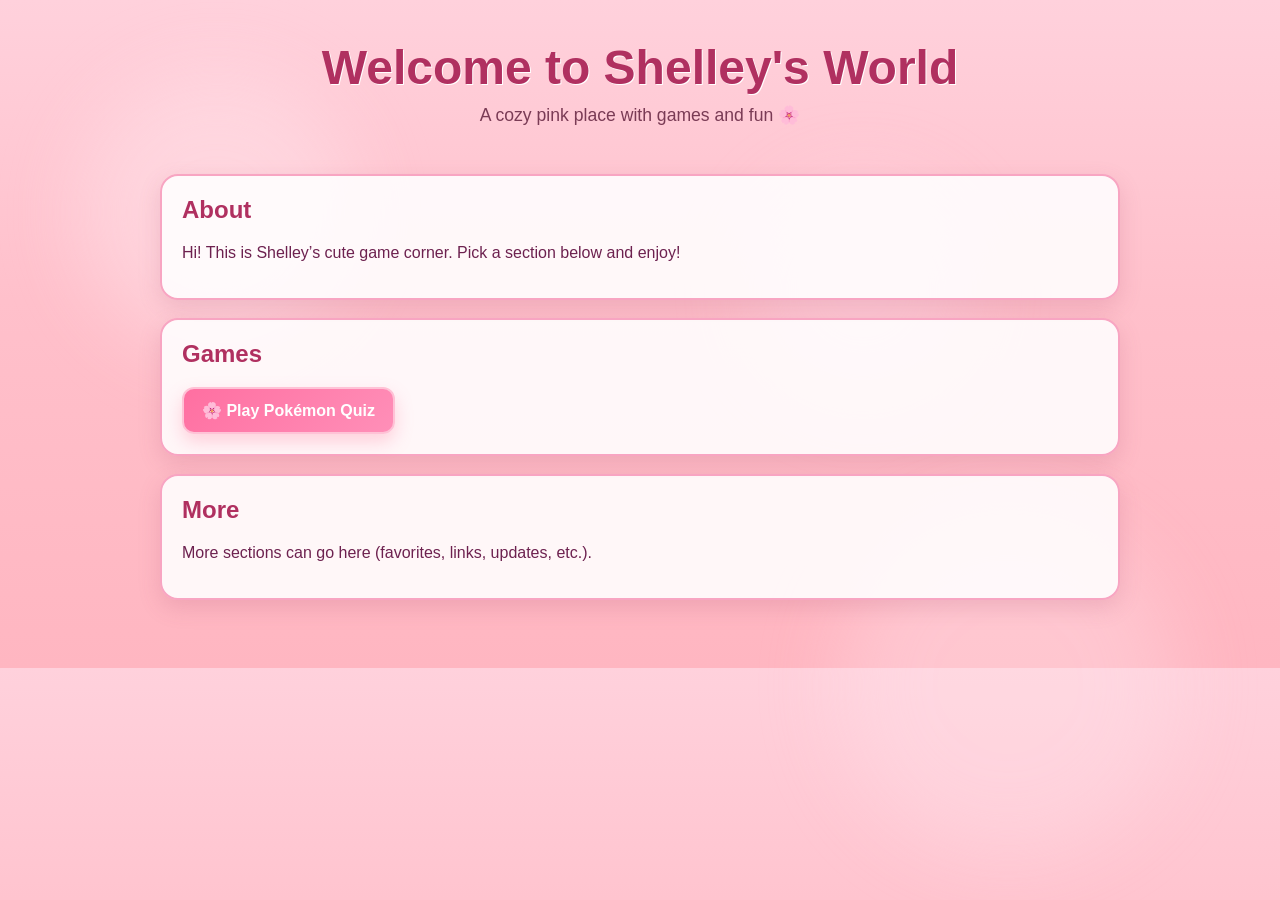
==== index.html @ 01bee791 "Change title and enhance layout for Shelley’s World Updated the title and content for a new theme. A" ====
<!DOCTYPE html>
<html lang="en">
<head>
  <meta charset="UTF-8" />
  <meta name="viewport" content="width=device-width, initial-scale=1.0" />
  <title>Shelley's World</title>
  <style>
    * { box-sizing: border-box; }

    body {
      margin: 0;
      font-family: "Trebuchet MS", Arial, sans-serif;
      background: linear-gradient(180deg, #ffd1dc 0%, #ffc0cb 45%, #ffb6c1 100%);
      color: #6d214f;
      overflow-x: hidden;
    }

    header {
      text-align: center;
      padding: 40px 20px 20px;
      position: relative;
      z-index: 2;
    }

    header h1 {
      margin: 0;
      font-size: clamp(2rem, 5vw, 3rem);
      color: #b03060;
      text-shadow: 1px 1px 0 #fff;
    }

    header p {
      margin-top: 10px;
      font-size: 1.1rem;
      color: #7a3b55;
    }

    .container {
      max-width: 1000px;
      margin: 0 auto;
      padding: 10px 20px 50px;
      position: relative;
      z-index: 2;
    }

    .section {
      background: rgba(255, 255, 255, 0.88);
      border: 2px solid #f8a5c2;
      border-radius: 18px;
      padding: 20px;
      margin-bottom: 18px;
      box-shadow: 0 8px 22px rgba(164, 74, 108, 0.18);
    }

    .section h2 {
      margin-top: 0;
      color: #b03060;
    }

    .games {
      display: flex;
      flex-wrap: wrap;
      gap: 12px;
      margin-top: 10px;
    }

    .btn {
      display: inline-block;
      text-decoration: none;
      border: none;
      cursor: pointer;
      background: linear-gradient(135deg, #ff6fa1, #ff8fb8);
      color: #fff;
      font-weight: 700;
      padding: 12px 18px;
      border-radius: 12px;
      border: 2px solid #ffc2d6;
      box-shadow: 0 8px 18px rgba(255, 105, 145, 0.28);
      transition: transform 0.15s ease, box-shadow 0.2s ease, filter 0.2s ease;
    }

    .btn:hover {
      transform: translateY(-2px);
      box-shadow: 0 12px 24px rgba(255, 105, 145, 0.4);
      filter: brightness(1.04);
    }

    /* soft glows */
    .bg-glow {
      position: fixed;
      border-radius: 50%;
      filter: blur(40px);
      opacity: 0.35;
      pointer-events: none;
      z-index: 0;
    }
    .g1 { width: 280px; height: 280px; background: #fff0f5; top: 8%; left: 6%; }
    .g2 { width: 340px; height: 340px; background: #ffe4ec; bottom: 5%; right: 8%; }
    .g3 { width: 220px; height: 220px; background: #ffdbe8; top: 20%; right: 24%; }

    /* petals */
    .petals {
      position: fixed;
      inset: 0;
      overflow: hidden;
      pointer-events: none;
      z-index: 1;
    }

    .petal {
      position: absolute;
      top: -10%;
      width: 14px;
      height: 10px;
      background: radial-gradient(circle at 30% 30%, #fff7fb 0%, #ffd6e7 55%, #ffc1d9 100%);
      border-radius: 70% 40% 70% 40%;
      opacity: 0.8;
      animation: fall linear infinite;
    }

    @keyframes fall {
      0%   { transform: translateY(-10vh) translateX(0) rotate(0deg); opacity: 0; }
      10%  { opacity: 0.85; }
      100% { transform: translateY(110vh) translateX(60px) rotate(360deg); opacity: 0.15; }
    }
  </style>
</head>
<body>
  <div class="bg-glow g1"></div>
  <div class="bg-glow g2"></div>
  <div class="bg-glow g3"></div>
  <div class="petals" id="petals"></div>

  <header>
    <h1>Welcome to Shelley's World</h1>
    <p>A cozy pink place with games and fun 🌸</p>
  </header>

  <main class="container">
    <section class="section">
      <h2>About</h2>
      <p>Hi! This is Shelley’s cute game corner. Pick a section below and enjoy!</p>
    </section>

    <section class="section">
      <h2>Games</h2>
      <div class="games">
        <a class="btn" href="./pokemon-quiz.html">🌸 Play Pokémon Quiz</a>
      </div>
    </section>

    <section class="section">
      <h2>More</h2>
      <p>More sections can go here (favorites, links, updates, etc.).</p>
    </section>
  </main>

  <script>
    const petalsWrap = document.getElementById("petals");
    const count = 28;

    for (let i = 0; i < count; i++) {
      const p = document.createElement("span");
      p.className = "petal";
      p.style.left = Math.random() * 100 + "vw";
      p.style.animationDuration = (7 + Math.random() * 8) + "s";
      p.style.animationDelay = (-Math.random() * 12) + "s";
      p.style.transform = "scale(" + (0.7 + Math.random() * 0.9) + ")";
      petalsWrap.appendChild(p);
    }
  </script>
</body>
</html>
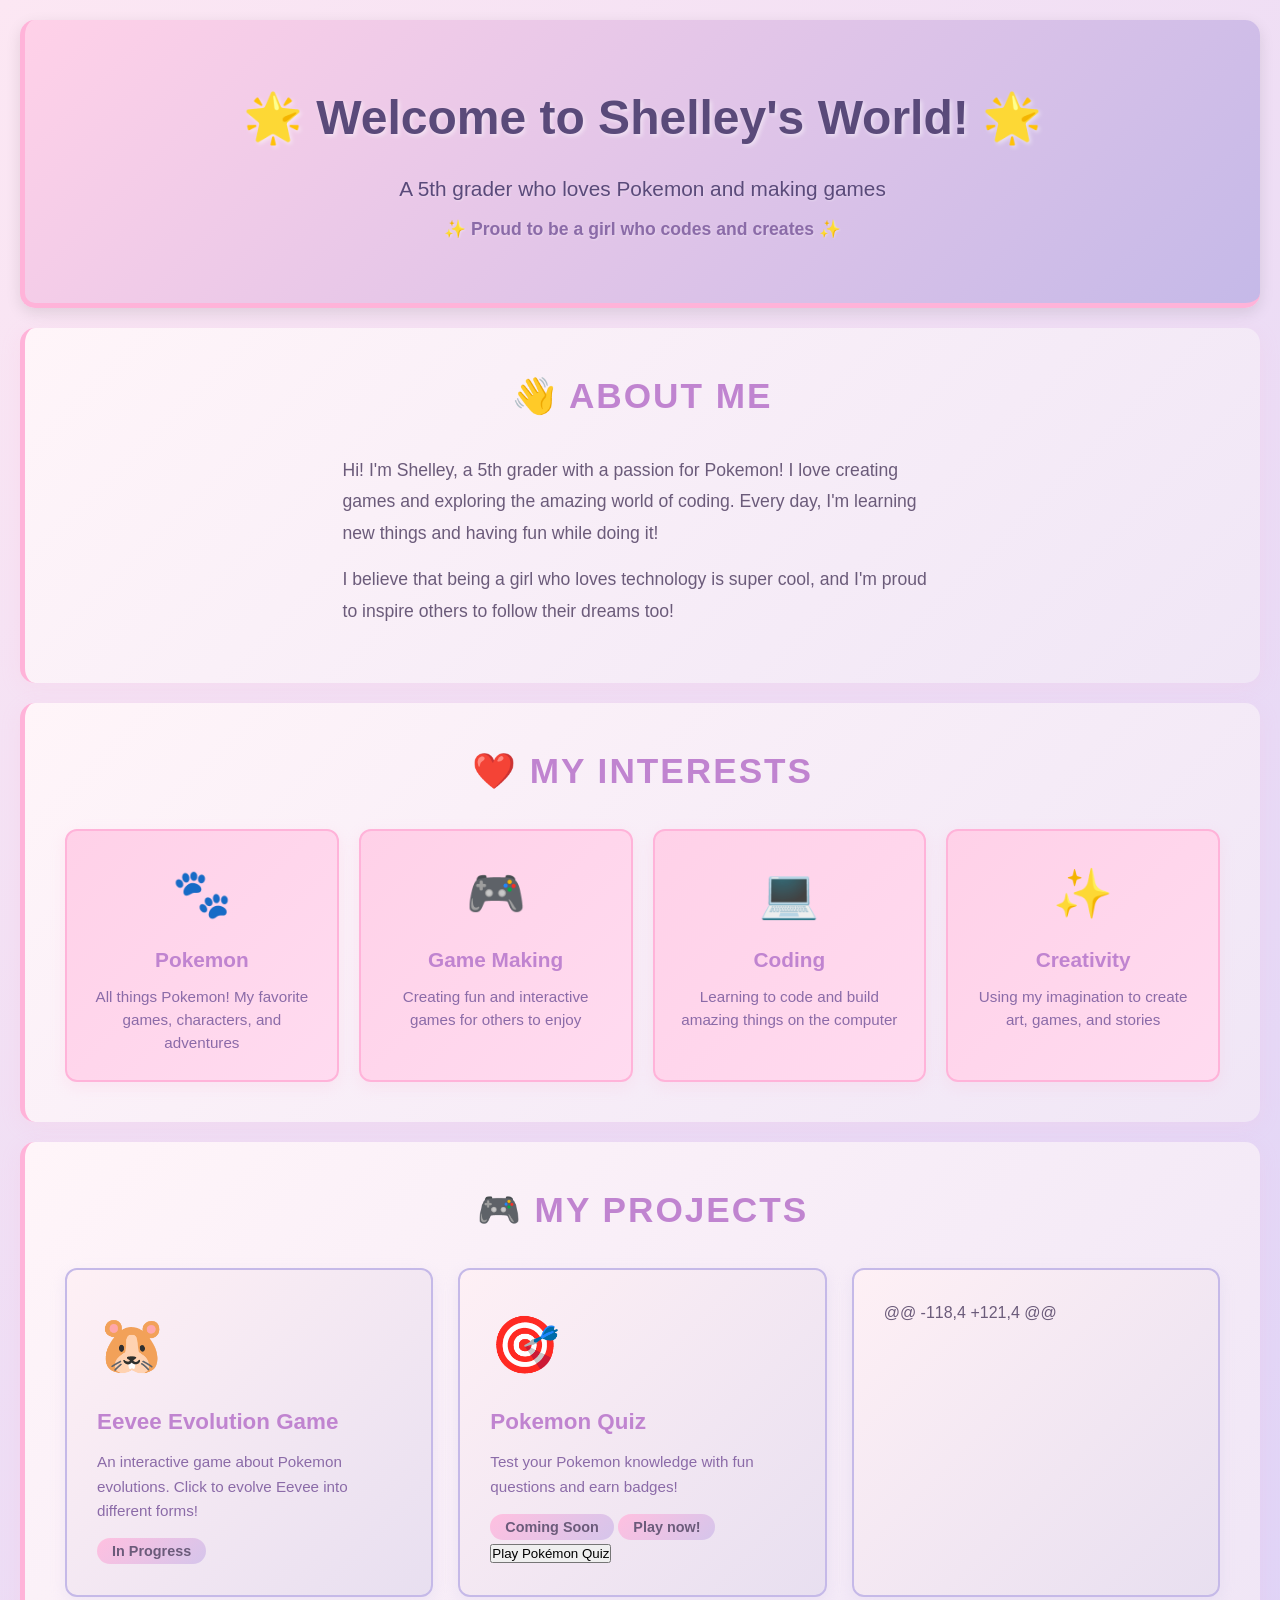
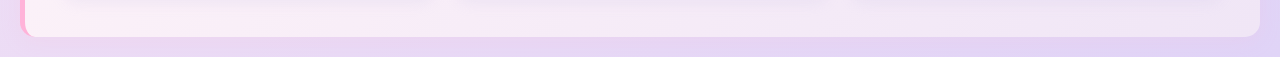
==== commit 64c2e2f2: "Update index.html" ====
--- a/index.html
+++ b/index.html
@@ -1,173 +1,82 @@
 <!DOCTYPE html>
 <html lang="en">
 <head>
-  <meta charset="UTF-8" />
-  <meta name="viewport" content="width=device-width, initial-scale=1.0" />
-  <title>Shelley's World</title>
-  <style>
-    * { box-sizing: border-box; }
-
-    body {
-      margin: 0;
-      font-family: "Trebuchet MS", Arial, sans-serif;
-      background: linear-gradient(180deg, #ffd1dc 0%, #ffc0cb 45%, #ffb6c1 100%);
-      color: #6d214f;
-      overflow-x: hidden;
-    }
-
-    header {
-      text-align: center;
-      padding: 40px 20px 20px;
-      position: relative;
-      z-index: 2;
-    }
-
-    header h1 {
-      margin: 0;
-      font-size: clamp(2rem, 5vw, 3rem);
-      color: #b03060;
-      text-shadow: 1px 1px 0 #fff;
-    }
-
-    header p {
-      margin-top: 10px;
-      font-size: 1.1rem;
-      color: #7a3b55;
-    }
-
-    .container {
-      max-width: 1000px;
-      margin: 0 auto;
-      padding: 10px 20px 50px;
-      position: relative;
-      z-index: 2;
-    }
-
-    .section {
-      background: rgba(255, 255, 255, 0.88);
-      border: 2px solid #f8a5c2;
-      border-radius: 18px;
-      padding: 20px;
-      margin-bottom: 18px;
-      box-shadow: 0 8px 22px rgba(164, 74, 108, 0.18);
-    }
-
-    .section h2 {
-      margin-top: 0;
-      color: #b03060;
-    }
-
-    .games {
-      display: flex;
-      flex-wrap: wrap;
-      gap: 12px;
-      margin-top: 10px;
-    }
-
-    .btn {
-      display: inline-block;
-      text-decoration: none;
-      border: none;
-      cursor: pointer;
-      background: linear-gradient(135deg, #ff6fa1, #ff8fb8);
-      color: #fff;
-      font-weight: 700;
-      padding: 12px 18px;
-      border-radius: 12px;
-      border: 2px solid #ffc2d6;
-      box-shadow: 0 8px 18px rgba(255, 105, 145, 0.28);
-      transition: transform 0.15s ease, box-shadow 0.2s ease, filter 0.2s ease;
-    }
-
-    .btn:hover {
-      transform: translateY(-2px);
-      box-shadow: 0 12px 24px rgba(255, 105, 145, 0.4);
-      filter: brightness(1.04);
-    }
-
-    /* soft glows */
-    .bg-glow {
-      position: fixed;
-      border-radius: 50%;
-      filter: blur(40px);
-      opacity: 0.35;
-      pointer-events: none;
-      z-index: 0;
-    }
-    .g1 { width: 280px; height: 280px; background: #fff0f5; top: 8%; left: 6%; }
-    .g2 { width: 340px; height: 340px; background: #ffe4ec; bottom: 5%; right: 8%; }
-    .g3 { width: 220px; height: 220px; background: #ffdbe8; top: 20%; right: 24%; }
-
-    /* petals */
-    .petals {
-      position: fixed;
-      inset: 0;
-      overflow: hidden;
-      pointer-events: none;
-      z-index: 1;
-    }
-
-    .petal {
-      position: absolute;
-      top: -10%;
-      width: 14px;
-      height: 10px;
-      background: radial-gradient(circle at 30% 30%, #fff7fb 0%, #ffd6e7 55%, #ffc1d9 100%);
-      border-radius: 70% 40% 70% 40%;
-      opacity: 0.8;
-      animation: fall linear infinite;
-    }
-
-    @keyframes fall {
-      0%   { transform: translateY(-10vh) translateX(0) rotate(0deg); opacity: 0; }
-      10%  { opacity: 0.85; }
-      100% { transform: translateY(110vh) translateX(60px) rotate(360deg); opacity: 0.15; }
-    }
-  </style>
+    <meta charset="UTF-8">
+    <meta name="viewport" content="width=device-width, initial-scale=1.0">
+    <title>Shelley - Pokemon Enthusiast</title>
+    <link rel="stylesheet" href="style.css">
 </head>
 <body>
-  <div class="bg-glow g1"></div>
-  <div class="bg-glow g2"></div>
-  <div class="bg-glow g3"></div>
-  <div class="petals" id="petals"></div>
-
-  <header>
-    <h1>Welcome to Shelley's World</h1>
-    <p>A cozy pink place with games and fun 🌸</p>
-  </header>
-
-  <main class="container">
-    <section class="section">
-      <h2>About</h2>
-      <p>Hi! This is Shelley’s cute game corner. Pick a section below and enjoy!</p>
+    <!-- HERO SECTION - Your introduction at the top -->
+    <section class="hero">
+        <div class="hero-content">
+            <h1>🌟 Welcome to Shelley's World! 🌟</h1>
+            <p class="intro-text">A 5th grader who loves Pokemon and making games</p>
+            <p class="tagline">✨ Proud to be a girl who codes and creates ✨</p>
+        </div>
     </section>
 
-    <section class="section">
-      <h2>Games</h2>
-      <div class="games">
-        <a class="btn" href="./pokemon-quiz.html">🌸 Play Pokémon Quiz</a>
-      </div>
+    <!-- ABOUT ME SECTION - Tell people about yourself -->
+    <section class="about">
+        <h2>👋 About Me</h2>
+        <div class="about-content">
+            <p>Hi! I'm Shelley, a 5th grader with a passion for Pokemon! I love creating games and exploring the amazing world of coding. Every day, I'm learning new things and having fun while doing it!</p>
+            <p>I believe that being a girl who loves technology is super cool, and I'm proud to inspire others to follow their dreams too!</p>
+        </div>
     </section>
 
-    <section class="section">
-      <h2>More</h2>
-      <p>More sections can go here (favorites, links, updates, etc.).</p>
+    <!-- INTERESTS SECTION - What you love -->
+    <section class="interests">
+        <h2>❤️ My Interests</h2>
+        <div class="interests-grid">
+            <div class="interest-card">
+                <span class="interest-icon">🐾</span>
+                <h3>Pokemon</h3>
+                <p>All things Pokemon! My favorite games, characters, and adventures</p>
+            </div>
+            <div class="interest-card">
+                <span class="interest-icon">🎮</span>
+                <h3>Game Making</h3>
+                <p>Creating fun and interactive games for others to enjoy</p>
+            </div>
+            <div class="interest-card">
+                <span class="interest-icon">💻</span>
+                <h3>Coding</h3>
+                <p>Learning to code and build amazing things on the computer</p>
+            </div>
+            <div class="interest-card">
+                <span class="interest-icon">✨</span>
+                <h3>Creativity</h3>
+                <p>Using my imagination to create art, games, and stories</p>
+            </div>
+        </div>
     </section>
-  </main>
 
-  <script>
-    const petalsWrap = document.getElementById("petals");
-    const count = 28;
-
-    for (let i = 0; i < count; i++) {
-      const p = document.createElement("span");
-      p.className = "petal";
-      p.style.left = Math.random() * 100 + "vw";
-      p.style.animationDuration = (7 + Math.random() * 8) + "s";
-      p.style.animationDelay = (-Math.random() * 12) + "s";
-      p.style.transform = "scale(" + (0.7 + Math.random() * 0.9) + ")";
-      petalsWrap.appendChild(p);
-    }
-  </script>
+    <!-- PROJECTS SECTION - What you've made -->
+    <section class="projects">
+        <h2>🎮 My Projects</h2>
+        <div class="projects-grid">
+            <div class="project-card">
+                <div class="project-icon">🐹</div>
+                <h3>Eevee Evolution Game</h3>
+                <p>An interactive game about Pokemon evolutions. Click to evolve Eevee into different forms!</p>
+                <span class="status">In Progress</span>
+            </div>
+            <div class="project-card">
+                <div class="project-icon">🎯</div>
+                <h3>Pokemon Quiz</h3>
+                <p>Test your Pokemon knowledge with fun questions and earn badges!</p>
+                <span class="status">Coming Soon</span>
+                <span class="status">Play now!</span>
+                <button onclick="window.location.href='/The-eeveelution-game-center/pokemon-quiz.html'">
+  Play Pokémon Quiz
+</button>
+            </div>
+            <div class="project-card">
+                <a href="pixelart.html" style="text-decoration: none; color: inherit;">
+@@ -118,4 +121,4 @@
+    <!-- Link to JavaScript file for interactive features -->
+    <script src="script.js"></script>
 </body>
 </html>
+</html>
--- a/style.css
+++ b/style.css
@@ -0,0 +1,347 @@
+/* ===== MAIN STYLES - Soft pastel colors for the whole website ===== */
+* {
+    margin: 0;
+    padding: 0;
+    box-sizing: border-box;
+}
+
+body {
+    font-family: 'Arial', sans-serif;
+    background: linear-gradient(135deg, #fce7f3 0%, #e0d4f7 100%);
+    color: #333;
+    line-height: 1.6;
+    position: relative;
+    overflow-x: hidden;
+}
+
+/* ===== FALLING CHERRY BLOSSOM PETALS - Petals falling from sky ===== */
+.falling-petal {
+    position: fixed;
+    width: 20px;
+    height: 20px;
+    pointer-events: none;
+    z-index: 9998;
+    opacity: 0.8;
+    
+    /* Create petal shape using SVG background */
+    background-image: url('data:image/svg+xml;utf8,<svg xmlns="http://www.w3.org/2000/svg" viewBox="0 0 100 100"><path d="M50,10 Q30,30 25,50 Q30,70 50,85 Q70,70 75,50 Q70,30 50,10 Z" fill="%23ffb3d9" stroke="%23ff99cc" stroke-width="1"/></svg>');
+    background-size: contain;
+    background-repeat: no-repeat;
+    background-position: center;
+    filter: drop-shadow(0 0 4px rgba(255, 179, 217, 0.5));
+}
+
+/* ===== CHERRY BLOSSOM PETAL CURSOR TRAIL - Actual petal shapes ===== */
+.cursor-blossom-petal {
+    position: fixed;
+    width: 20px;
+    height: 20px;
+    pointer-events: none;
+    z-index: 9999;
+    opacity: 0.9;
+    
+    /* Create petal shape using SVG background */
+    background-image: url('data:image/svg+xml;utf8,<svg xmlns="http://www.w3.org/2000/svg" viewBox="0 0 100 100"><path d="M50,10 Q30,30 25,50 Q30,70 50,85 Q70,70 75,50 Q70,30 50,10 Z" fill="%23ffb3d9" stroke="%23ff99cc" stroke-width="1"/></svg>');
+    background-size: contain;
+    background-repeat: no-repeat;
+    background-position: center;
+    filter: drop-shadow(0 0 4px rgba(255, 179, 217, 0.5));
+}
+
+/* ===== HERO SECTION - Big welcome banner at the top ===== */
+.hero {
+    background: linear-gradient(135deg, #ffd1e8 0%, #c5b9e8 100%);
+    color: #5a4a7a;
+    padding: 60px 20px;
+    text-align: center;
+    border-bottom: 5px solid #ffb3d9;
+    box-shadow: 0 5px 15px rgba(0, 0, 0, 0.1);
+    position: relative;
+    z-index: 2;
+}
+
+.hero h1 {
+    font-size: 3em;
+    margin-bottom: 15px;
+    text-shadow: 2px 2px 4px rgba(255, 255, 255, 0.5);
+    font-weight: bold;
+}
+
+.intro-text {
+    font-size: 1.3em;
+    margin-bottom: 10px;
+    text-shadow: 1px 1px 2px rgba(255, 255, 255, 0.3);
+}
+
+.tagline {
+    font-size: 1.1em;
+    font-weight: bold;
+    color: #8b6ba8;
+    text-shadow: 1px 1px 2px rgba(255, 255, 255, 0.3);
+}
+
+/* ===== GENERAL SECTION STYLES - Used for all main sections ===== */
+section {
+    background: linear-gradient(135deg, #fff5f9 0%, #f0e6f6 100%);
+    margin: 20px;
+    padding: 40px;
+    border-radius: 15px;
+    box-shadow: 0 5px 20px rgba(255, 179, 217, 0.15);
+    border-left: 5px solid #ffb3d9;
+    position: relative;
+    z-index: 2;
+}
+
+section h2 {
+    font-size: 2.2em;
+    color: #c084d0;
+    margin-bottom: 30px;
+    text-align: center;
+    text-transform: uppercase;
+    letter-spacing: 2px;
+}
+
+/* ===== ABOUT ME SECTION - Tell your story ===== */
+.about-content {
+    font-size: 1.1em;
+    line-height: 1.8;
+    max-width: 600px;
+    margin: 0 auto;
+}
+
+.about-content p {
+    margin-bottom: 15px;
+    color: #6b5b7a;
+}
+
+/* ===== INTERESTS SECTION - Show what you love ===== */
+.interests-grid {
+    display: grid;
+    grid-template-columns: repeat(auto-fit, minmax(200px, 1fr));
+    gap: 20px;
+    margin-top: 20px;
+}
+
+.interest-card {
+    background: linear-gradient(135deg, #ffd1e8 0%, #ffdbf0 100%);
+    color: #6b5b7a;
+    padding: 25px;
+    border-radius: 12px;
+    text-align: center;
+    box-shadow: 0 5px 15px rgba(255, 179, 217, 0.2);
+    transition: transform 0.3s ease;
+    border: 2px solid #ffb3d9;
+}
+
+.interest-card:hover {
+    transform: translateY(-10px);
+    box-shadow: 0 10px 25px rgba(255, 179, 217, 0.3);
+}
+
+.interest-icon {
+    font-size: 3em;
+    display: block;
+    margin-bottom: 10px;
+}
+
+.interest-card h3 {
+    font-size: 1.3em;
+    margin-bottom: 10px;
+    color: #c084d0;
+}
+
+.interest-card p {
+    font-size: 0.95em;
+    line-height: 1.5;
+    color: #8b6ba8;
+}
+
+/* ===== PROJECTS SECTION - Show what you've built ===== */
+.projects-grid {
+    display: grid;
+    grid-template-columns: repeat(auto-fit, minmax(250px, 1fr));
+    gap: 25px;
+    margin-top: 20px;
+}
+
+.project-card {
+    background: linear-gradient(135deg, #fef0f5 0%, #e8dff0 100%);
+    color: #6b5b7a;
+    padding: 30px;
+    border-radius: 12px;
+    box-shadow: 0 5px 15px rgba(197, 185, 232, 0.2);
+    transition: transform 0.3s ease;
+    border: 2px solid #c5b9e8;
+}
+
+.project-card:hover {
+    transform: scale(1.05);
+    box-shadow: 0 10px 25px rgba(197, 185, 232, 0.3);
+}
+
+.project-icon {
+    font-size: 3.5em;
+    margin-bottom: 15px;
+}
+
+.project-card h3 {
+    font-size: 1.4em;
+    margin-bottom: 10px;
+    color: #c084d0;
+}
+
+.project-card p {
+    margin-bottom: 15px;
+    font-size: 0.95em;
+    color: #8b6ba8;
+}
+
+.status {
+    background: linear-gradient(135deg, #ffc0e0 0%, #d5c5eb 100%);
+    padding: 5px 15px;
+    border-radius: 20px;
+    font-size: 0.9em;
+    font-weight: bold;
+    color: #6b5b7a;
+}
+
+/* ===== LEARNING JOURNAL SECTION - Track your progress ===== */
+.journal-entry {
+    background: linear-gradient(135deg, #fff0f7 0%, #f0e6f6 100%);
+    padding: 25px;
+    margin-bottom: 20px;
+    border-radius: 10px;
+    border-left: 5px solid #ffb3d9;
+    box-shadow: 0 3px 10px rgba(255, 179, 217, 0.15);
+}
+
+.journal-entry h3 {
+    color: #c084d0;
+    margin-bottom: 10px;
+    font-size: 1.3em;
+}
+
+.journal-entry p {
+    color: #8b6ba8;
+    line-height: 1.7;
+    margin-bottom: 10px;
+}
+
+.date {
+    color: #a89bc4;
+    font-size: 0.9em;
+    font-style: italic;
+}
+
+/* ===== CONTACT SECTION - How to reach you safely ===== */
+.contact-content {
+    max-width: 600px;
+    margin: 0 auto;
+    text-align: center;
+}
+
+.contact-content p {
+    font-size: 1.1em;
+    margin-bottom: 15px;
+    color: #6b5b7a;
+}
+
+.contact-links {
+    display: flex;
+    flex-direction: column;
+    gap: 15px;
+    margin: 25px 0;
+}
+
+.contact-btn {
+    background: linear-gradient(135deg, #ffd1e8 0%, #c5b9e8 100%);
+    color: #6b5b7a;
+    padding: 15px 30px;
+    border-radius: 8px;
+    text-decoration: none;
+    font-size: 1.1em;
+    font-weight: bold;
+    transition: transform 0.3s ease;
+    display: inline-block;
+    border: 2px solid #ffb3d9;
+}
+
+.contact-btn:hover {
+    transform: scale(1.05);
+    box-shadow: 0 5px 15px rgba(255, 179, 217, 0.3);
+}
+
+.safety-note {
+    background: linear-gradient(135deg, #fffacd 0%, #fff8dc 100%);
+    padding: 15px;
+    border-radius: 8px;
+    margin-top: 20px;
+    border-left: 5px solid #ffd700;
+    color: #8b7700;
+}
+
+/* ===== FOOTER - Bottom of the page ===== */
+footer {
+    background: linear-gradient(135deg, #ffd1e8 0%, #c5b9e8 100%);
+    color: #6b5b7a;
+    text-align: center;
+    padding: 25px;
+    margin-top: 30px;
+    font-size: 1.1em;
+    border-top: 5px solid #ffb3d9;
+    position: relative;
+    z-index: 2;
+}
+
+/* ===== MOBILE RESPONSIVE - Makes website work on phones ===== */
+@media (max-width: 768px) {
+    .hero h1 {
+        font-size: 2em;
+    }
+
+    .intro-text {
+        font-size: 1em;
+    }
+
+    section {
+        margin: 10px;
+        padding: 20px;
+    }
+
+    section h2 {
+        font-size: 1.8em;
+    }
+
+    .interests-grid,
+    .projects-grid {
+        grid-template-columns: 1fr;
+    }
+
+    .contact-links {
+        flex-direction: column;
+    }
+
+    .contact-btn {
+        width: 100%;
+    }
+}
+
+/* ===== MOBILE EXTRA SMALL - For very small phones ===== */
+@media (max-width: 480px) {
+    .hero h1 {
+        font-size: 1.5em;
+    }
+
+    .intro-text {
+        font-size: 0.9em;
+    }
+
+    section h2 {
+        font-size: 1.5em;
+    }
+
+    .interest-icon,
+    .project-icon {
+        font-size: 2.5em;
+    }
+}
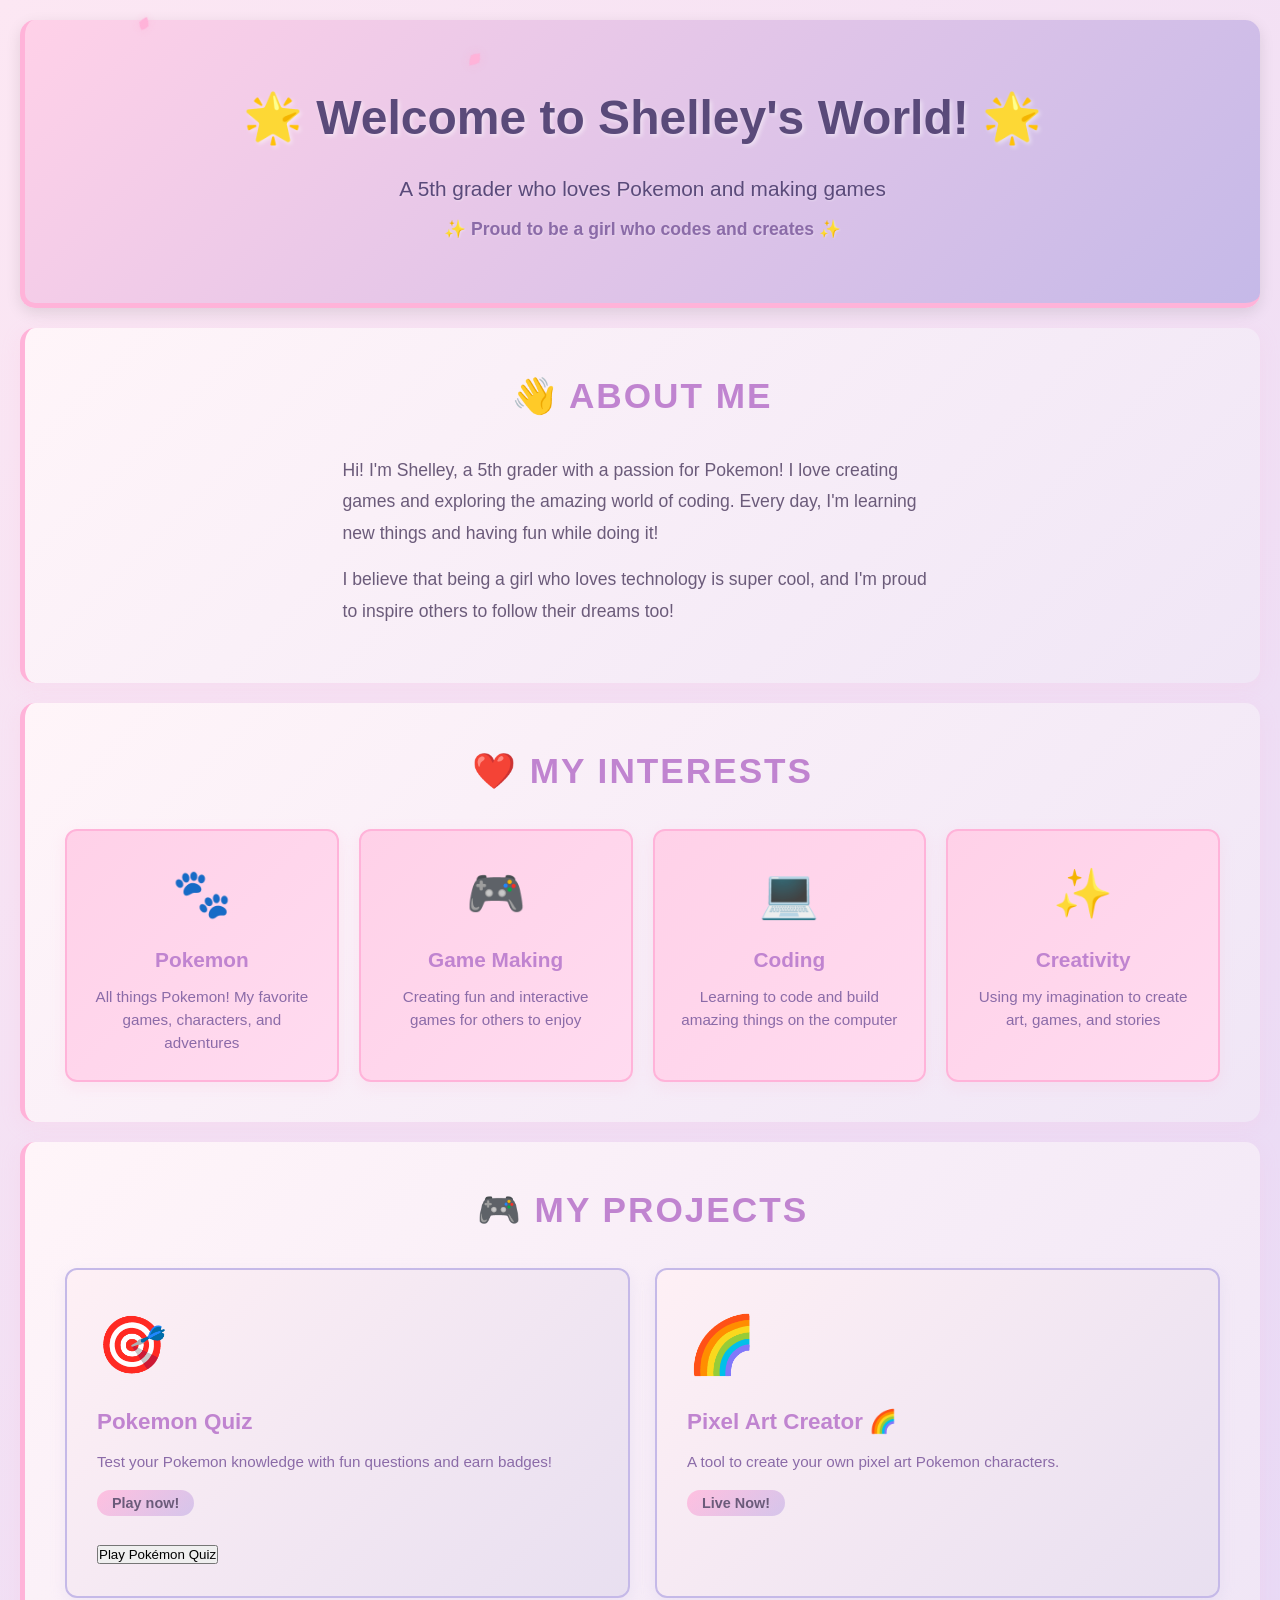
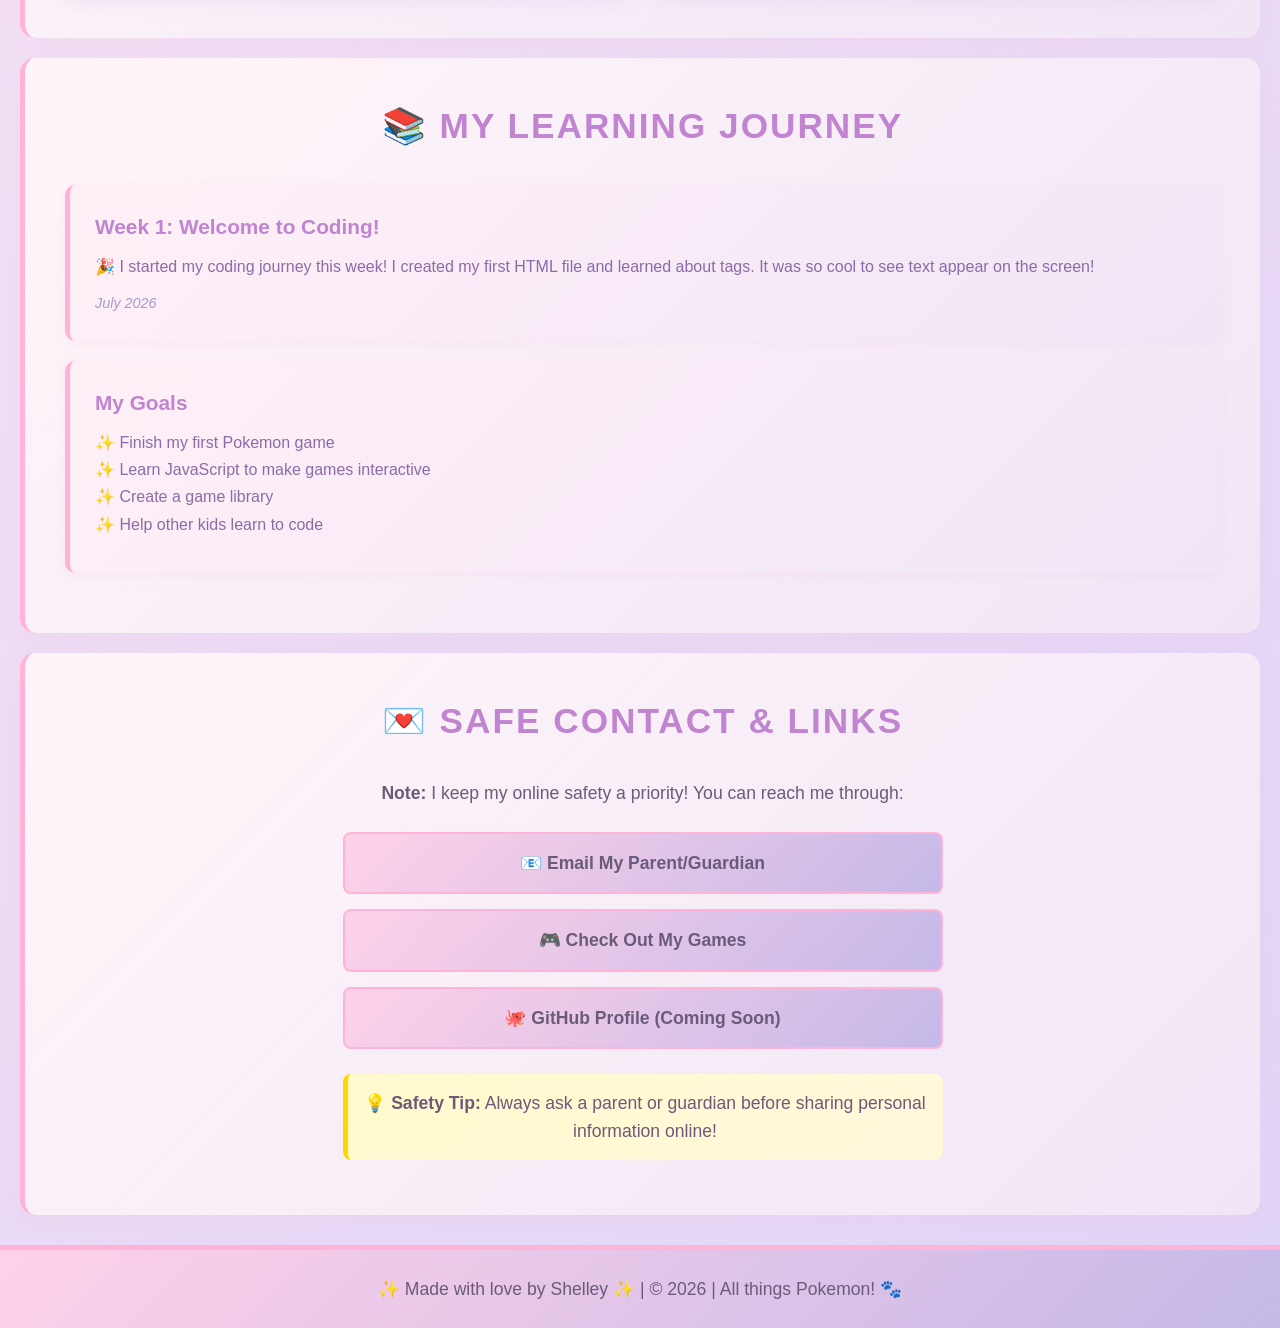
==== commit 87747004: "Remove Eeveelution game and update quiz button Removed Eeveelution game card from projects section a" ====
--- a/index.html
+++ b/index.html
@@ -56,27 +56,66 @@
     <section class="projects">
         <h2>🎮 My Projects</h2>
         <div class="projects-grid">
-            <div class="project-card">
-                <div class="project-icon">🐹</div>
-                <h3>Eevee Evolution Game</h3>
-                <p>An interactive game about Pokemon evolutions. Click to evolve Eevee into different forms!</p>
-                <span class="status">In Progress</span>
-            </div>
+            <!-- Eeveelution game card removed -->
+
             <div class="project-card">
                 <div class="project-icon">🎯</div>
                 <h3>Pokemon Quiz</h3>
                 <p>Test your Pokemon knowledge with fun questions and earn badges!</p>
-                <span class="status">Coming Soon</span>
-                <span class="status">Play now!</span>
-                <button onclick="window.location.href='/The-eeveelution-game-center/pokemon-quiz.html'">
-  Play Pokémon Quiz
-</button>
+                <span class="status">Play now!</span><br><br>
+                <a href="./pokemon-quiz.html">
+                    <button type="button">Play Pokémon Quiz</button>
+                </a>
             </div>
+
             <div class="project-card">
-                <a href="pixelart.html" style="text-decoration: none; color: inherit;">
-@@ -118,4 +121,4 @@
+                <a href="./pixelart.html" style="text-decoration: none; color: inherit;">
+                    <div class="project-icon">🌈</div>
+                    <h3>Pixel Art Creator 🌈</h3>
+                    <p>A tool to create your own pixel art Pokemon characters.</p>
+                    <span class="status">Live Now!</span>
+                </a>
+            </div>
+        </div>
+    </section>
+
+    <!-- LEARNING JOURNAL SECTION - Track your progress -->
+    <section class="learning-journal">
+        <h2>📚 My Learning Journey</h2>
+        <div class="journal-entry">
+            <h3>Week 1: Welcome to Coding!</h3>
+            <p>🎉 I started my coding journey this week! I created my first HTML file and learned about tags. It was so cool to see text appear on the screen!</p>
+            <span class="date">July 2026</span>
+        </div>
+        <div class="journal-entry">
+            <h3>My Goals</h3>
+            <p>✨ Finish my first Pokemon game<br>
+               ✨ Learn JavaScript to make games interactive<br>
+               ✨ Create a game library<br>
+               ✨ Help other kids learn to code</p>
+        </div>
+    </section>
+
+    <!-- CONTACT & LINKS SECTION - How to reach you safely -->
+    <section class="contact">
+        <h2>💌 Safe Contact & Links</h2>
+        <div class="contact-content">
+            <p><strong>Note:</strong> I keep my online safety a priority! You can reach me through:</p>
+            <div class="contact-links">
+                <a href="mailto:parent@email.com" class="contact-btn">📧 Email My Parent/Guardian</a>
+                <a href="#" class="contact-btn">🎮 Check Out My Games</a>
+                <a href="#" class="contact-btn">🐙 GitHub Profile (Coming Soon)</a>
+            </div>
+            <p class="safety-note">💡 <strong>Safety Tip:</strong> Always ask a parent or guardian before sharing personal information online!</p>
+        </div>
+    </section>
+
+    <!-- FOOTER - Bottom of the page -->
+    <footer>
+        <p>✨ Made with love by Shelley ✨ | © 2026 | All things Pokemon! 🐾</p>
+    </footer>
+
     <!-- Link to JavaScript file for interactive features -->
     <script src="script.js"></script>
 </body>
 </html>
-</html>
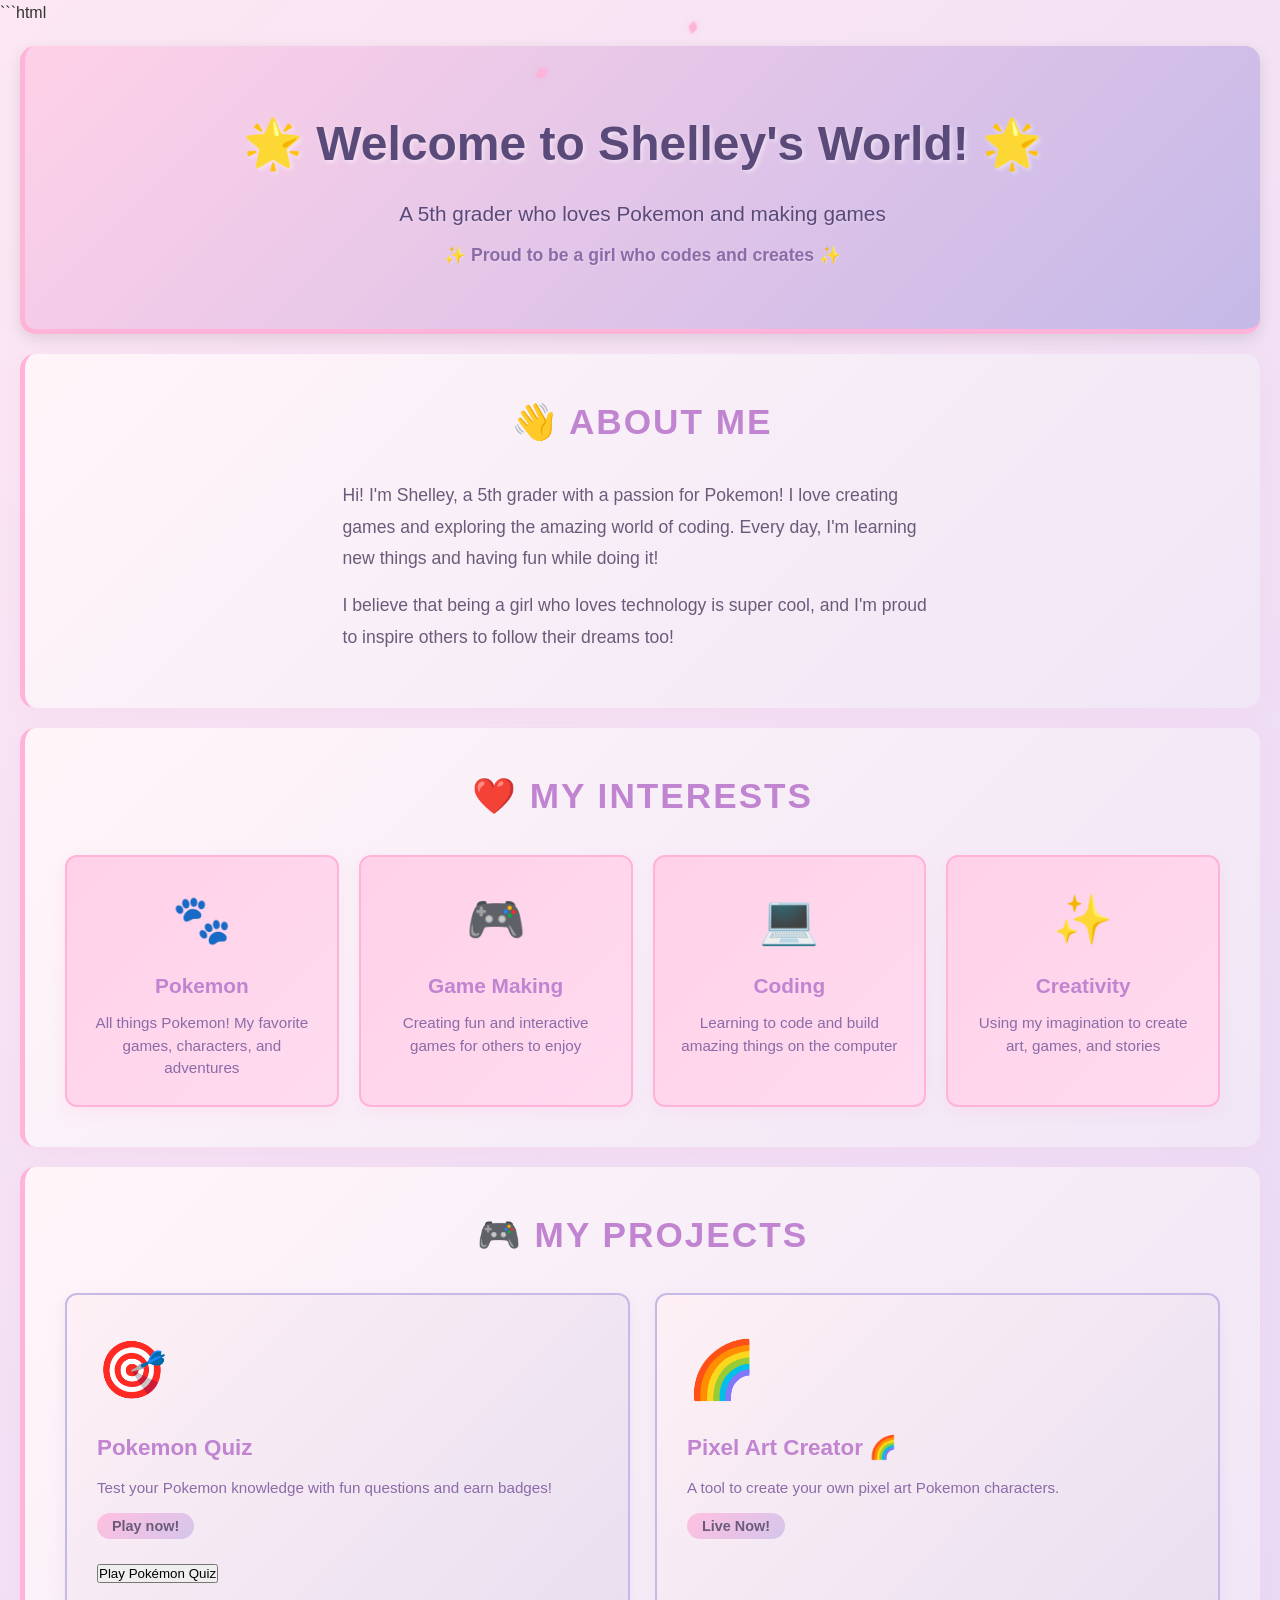
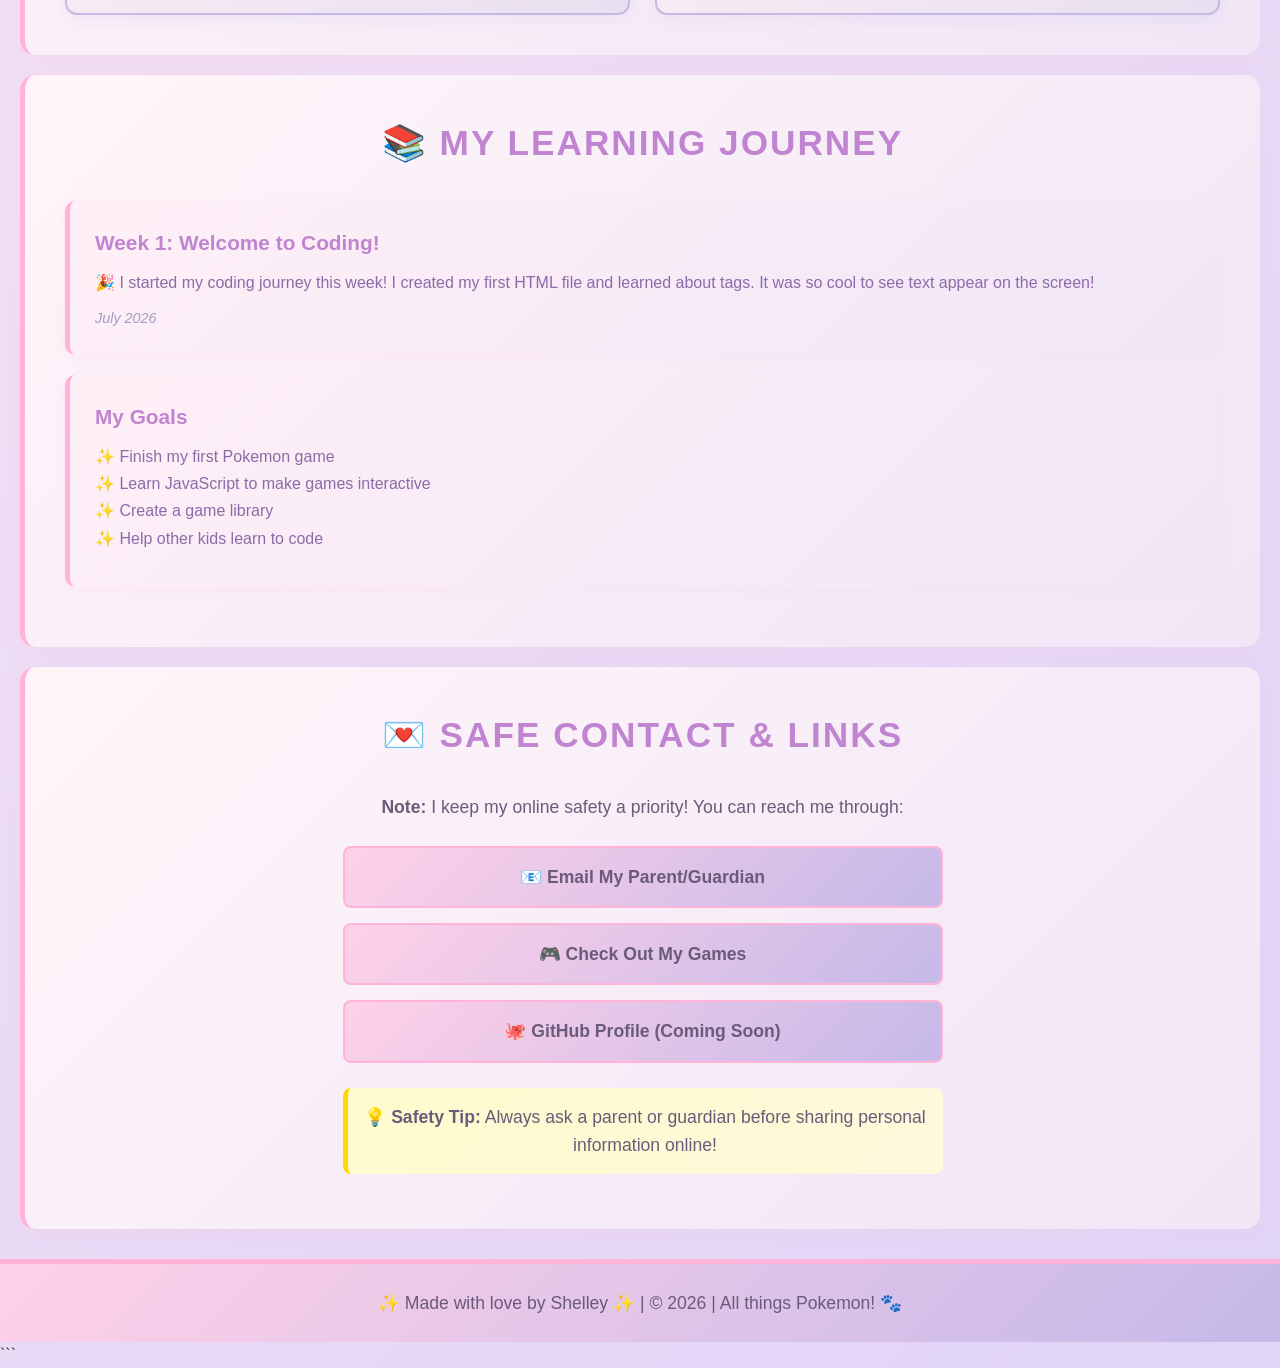
==== commit 0ca81311: "Add HTML code block to index.html" ====
--- a/index.html
+++ b/index.html
@@ -1,3 +1,4 @@
+```html
 <!DOCTYPE html>
 <html lang="en">
 <head>
@@ -119,3 +120,4 @@
     <script src="script.js"></script>
 </body>
 </html>
+```
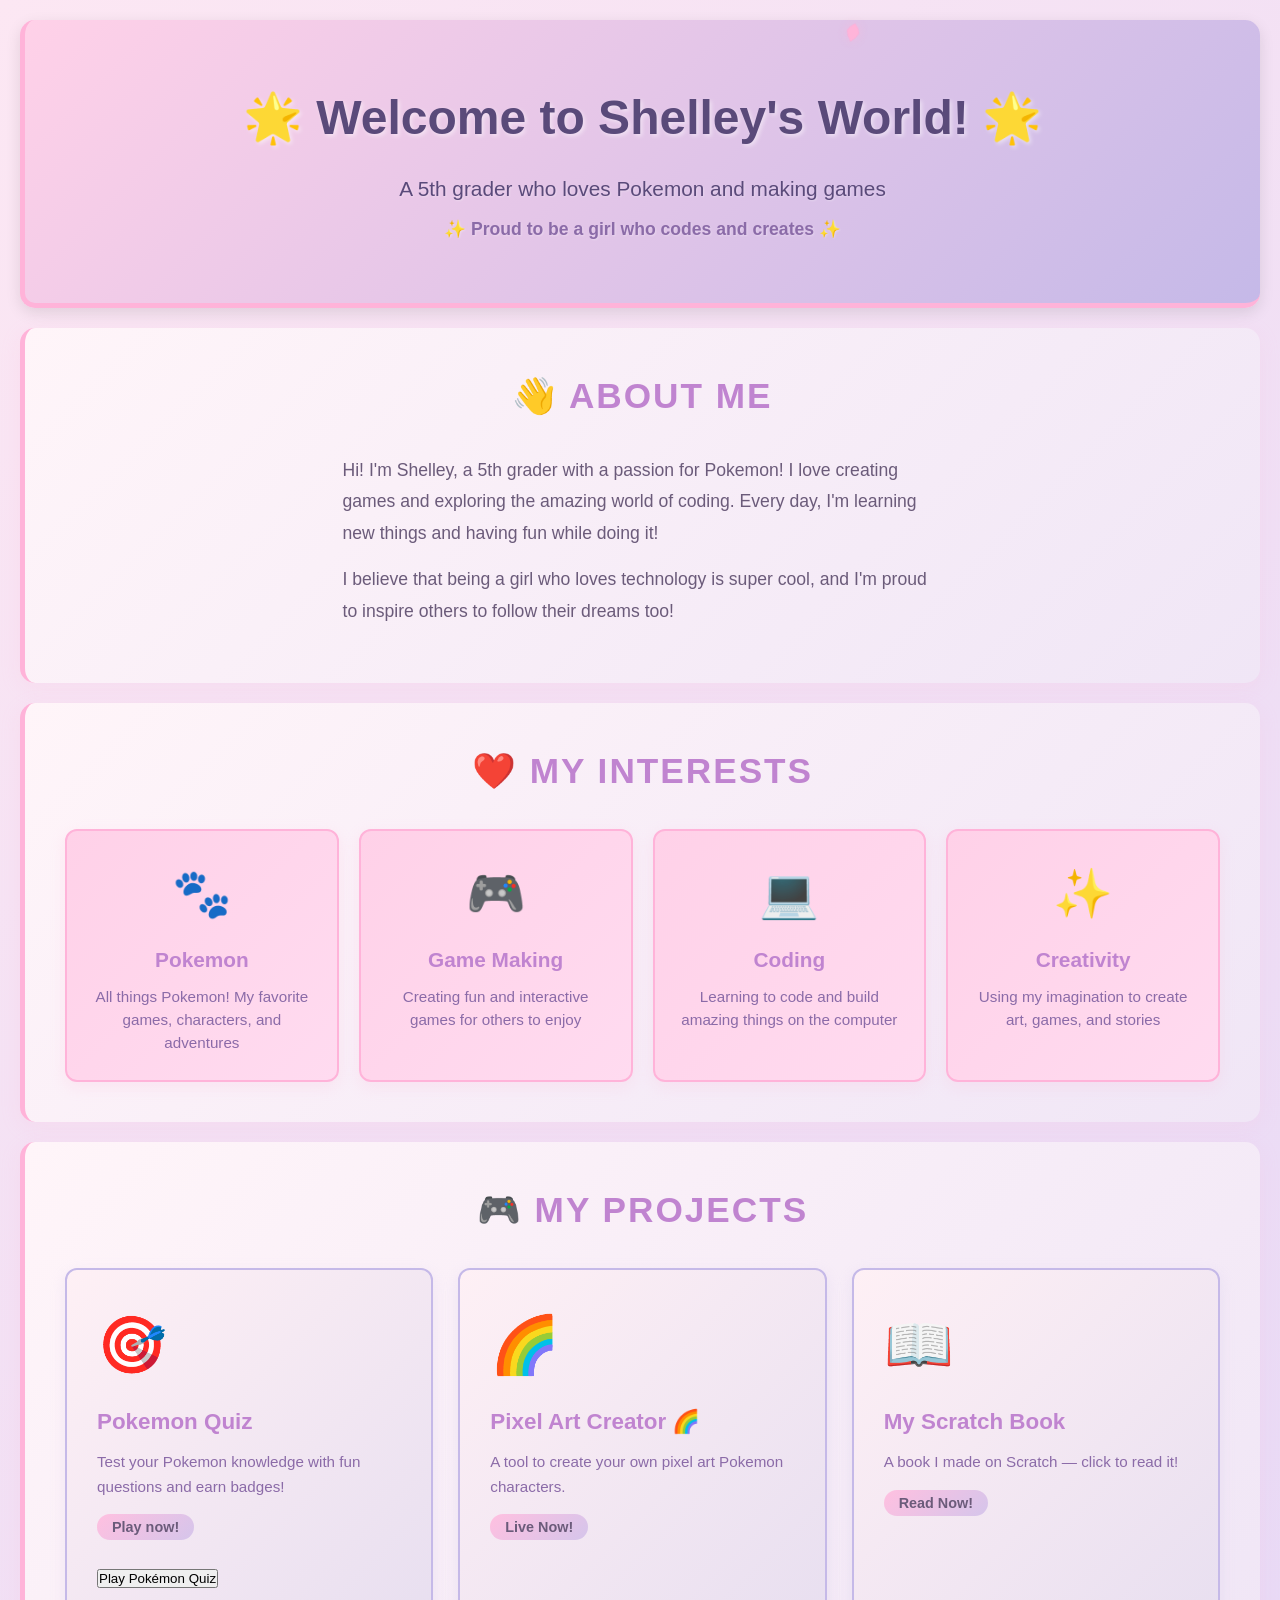
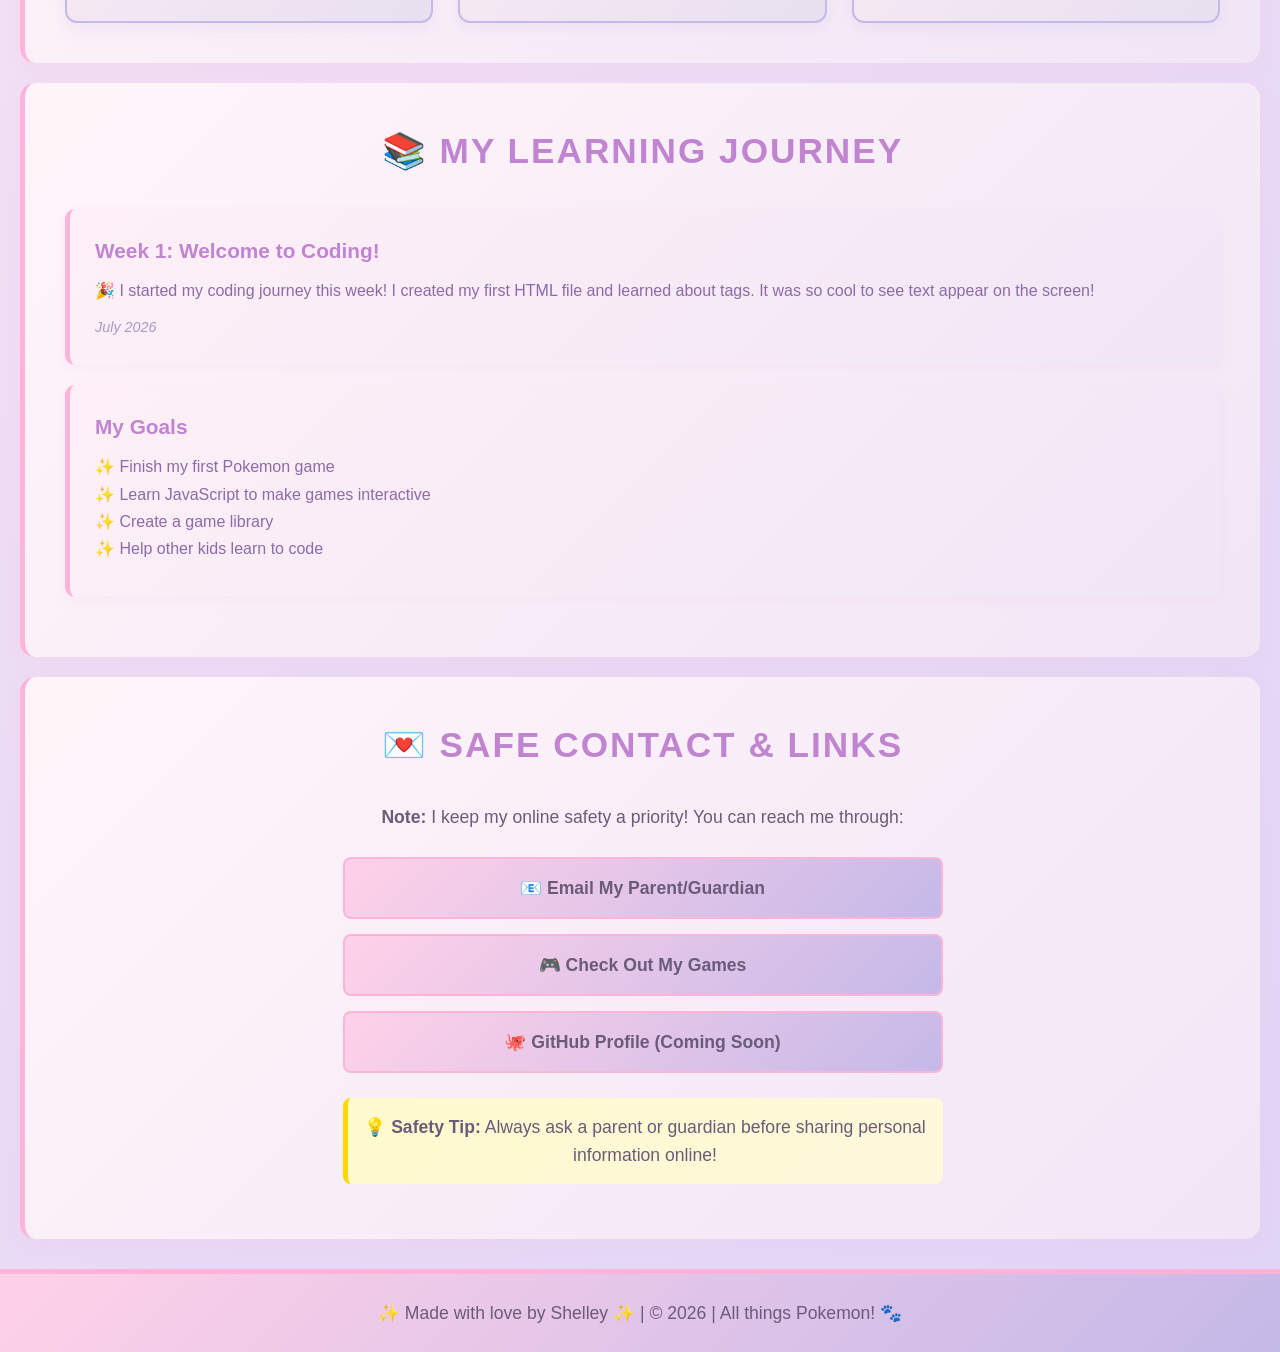
==== commit 4693f4c1: "Refactor HTML structure and improve formatting" ====
--- a/index.html
+++ b/index.html
@@ -1,123 +1,142 @@
-```html
 <!DOCTYPE html>
 <html lang="en">
 <head>
-    <meta charset="UTF-8">
-    <meta name="viewport" content="width=device-width, initial-scale=1.0">
-    <title>Shelley - Pokemon Enthusiast</title>
-    <link rel="stylesheet" href="style.css">
+  <meta charset="UTF-8" />
+  <meta name="viewport" content="width=device-width, initial-scale=1.0" />
+  <title>Shelley - Pokemon Enthusiast</title>
+  <link rel="stylesheet" href="style.css" />
 </head>
 <body>
-    <!-- HERO SECTION - Your introduction at the top -->
-    <section class="hero">
-        <div class="hero-content">
-            <h1>🌟 Welcome to Shelley's World! 🌟</h1>
-            <p class="intro-text">A 5th grader who loves Pokemon and making games</p>
-            <p class="tagline">✨ Proud to be a girl who codes and creates ✨</p>
-        </div>
-    </section>
+  <!-- HERO SECTION - Your introduction at the top -->
+  <section class="hero">
+    <div class="hero-content">
+      <h1>🌟 Welcome to Shelley's World! 🌟</h1>
+      <p class="intro-text">A 5th grader who loves Pokemon and making games</p>
+      <p class="tagline">✨ Proud to be a girl who codes and creates ✨</p>
+    </div>
+  </section>
 
-    <!-- ABOUT ME SECTION - Tell people about yourself -->
-    <section class="about">
-        <h2>👋 About Me</h2>
-        <div class="about-content">
-            <p>Hi! I'm Shelley, a 5th grader with a passion for Pokemon! I love creating games and exploring the amazing world of coding. Every day, I'm learning new things and having fun while doing it!</p>
-            <p>I believe that being a girl who loves technology is super cool, and I'm proud to inspire others to follow their dreams too!</p>
-        </div>
-    </section>
+  <!-- ABOUT ME SECTION - Tell people about yourself -->
+  <section class="about">
+    <h2>👋 About Me</h2>
+    <div class="about-content">
+      <p>
+        Hi! I'm Shelley, a 5th grader with a passion for Pokemon! I love creating games and
+        exploring the amazing world of coding. Every day, I'm learning new things and having
+        fun while doing it!
+      </p>
+      <p>
+        I believe that being a girl who loves technology is super cool, and I'm proud to
+        inspire others to follow their dreams too!
+      </p>
+    </div>
+  </section>
 
-    <!-- INTERESTS SECTION - What you love -->
-    <section class="interests">
-        <h2>❤️ My Interests</h2>
-        <div class="interests-grid">
-            <div class="interest-card">
-                <span class="interest-icon">🐾</span>
-                <h3>Pokemon</h3>
-                <p>All things Pokemon! My favorite games, characters, and adventures</p>
-            </div>
-            <div class="interest-card">
-                <span class="interest-icon">🎮</span>
-                <h3>Game Making</h3>
-                <p>Creating fun and interactive games for others to enjoy</p>
-            </div>
-            <div class="interest-card">
-                <span class="interest-icon">💻</span>
-                <h3>Coding</h3>
-                <p>Learning to code and build amazing things on the computer</p>
-            </div>
-            <div class="interest-card">
-                <span class="interest-icon">✨</span>
-                <h3>Creativity</h3>
-                <p>Using my imagination to create art, games, and stories</p>
-            </div>
-        </div>
-    </section>
+  <!-- INTERESTS SECTION - What you love -->
+  <section class="interests">
+    <h2>❤️ My Interests</h2>
+    <div class="interests-grid">
+      <div class="interest-card">
+        <span class="interest-icon">🐾</span>
+        <h3>Pokemon</h3>
+        <p>All things Pokemon! My favorite games, characters, and adventures</p>
+      </div>
+      <div class="interest-card">
+        <span class="interest-icon">🎮</span>
+        <h3>Game Making</h3>
+        <p>Creating fun and interactive games for others to enjoy</p>
+      </div>
+      <div class="interest-card">
+        <span class="interest-icon">💻</span>
+        <h3>Coding</h3>
+        <p>Learning to code and build amazing things on the computer</p>
+      </div>
+      <div class="interest-card">
+        <span class="interest-icon">✨</span>
+        <h3>Creativity</h3>
+        <p>Using my imagination to create art, games, and stories</p>
+      </div>
+    </div>
+  </section>
 
-    <!-- PROJECTS SECTION - What you've made -->
-    <section class="projects">
-        <h2>🎮 My Projects</h2>
-        <div class="projects-grid">
-            <!-- Eeveelution game card removed -->
+  <!-- PROJECTS SECTION - What you've made -->
+  <section class="projects">
+    <h2>🎮 My Projects</h2>
+    <div class="projects-grid">
+      <div class="project-card">
+        <div class="project-icon">🎯</div>
+        <h3>Pokemon Quiz</h3>
+        <p>Test your Pokemon knowledge with fun questions and earn badges!</p>
+        <span class="status">Play now!</span><br /><br />
+        <a href="./pokemon-quiz.html">
+          <button type="button">Play Pokémon Quiz</button>
+        </a>
+      </div>
 
-            <div class="project-card">
-                <div class="project-icon">🎯</div>
-                <h3>Pokemon Quiz</h3>
-                <p>Test your Pokemon knowledge with fun questions and earn badges!</p>
-                <span class="status">Play now!</span><br><br>
-                <a href="./pokemon-quiz.html">
-                    <button type="button">Play Pokémon Quiz</button>
-                </a>
-            </div>
+      <div class="project-card">
+        <a href="./pixelart.html" style="text-decoration: none; color: inherit;">
+          <div class="project-icon">🌈</div>
+          <h3>Pixel Art Creator 🌈</h3>
+          <p>A tool to create your own pixel art Pokemon characters.</p>
+          <span class="status">Live Now!</span>
+        </a>
+      </div>
 
-            <div class="project-card">
-                <a href="./pixelart.html" style="text-decoration: none; color: inherit;">
-                    <div class="project-icon">🌈</div>
-                    <h3>Pixel Art Creator 🌈</h3>
-                    <p>A tool to create your own pixel art Pokemon characters.</p>
-                    <span class="status">Live Now!</span>
-                </a>
-            </div>
-        </div>
-    </section>
+      <div class="project-card">
+        <a href="https://scratch.mit.edu/projects/1219433702" target="_blank" rel="noopener noreferrer" style="text-decoration: none; color: inherit;">
+          <div class="project-icon">📖</div>
+          <h3>My Scratch Book</h3>
+          <p>A book I made on Scratch — click to read it!</p>
+          <span class="status">Read Now!</span>
+        </a>
+      </div>
+    </div>
+  </section>
 
-    <!-- LEARNING JOURNAL SECTION - Track your progress -->
-    <section class="learning-journal">
-        <h2>📚 My Learning Journey</h2>
-        <div class="journal-entry">
-            <h3>Week 1: Welcome to Coding!</h3>
-            <p>🎉 I started my coding journey this week! I created my first HTML file and learned about tags. It was so cool to see text appear on the screen!</p>
-            <span class="date">July 2026</span>
-        </div>
-        <div class="journal-entry">
-            <h3>My Goals</h3>
-            <p>✨ Finish my first Pokemon game<br>
-               ✨ Learn JavaScript to make games interactive<br>
-               ✨ Create a game library<br>
-               ✨ Help other kids learn to code</p>
-        </div>
-    </section>
+  <!-- LEARNING JOURNAL SECTION - Track your progress -->
+  <section class="learning-journal">
+    <h2>📚 My Learning Journey</h2>
+    <div class="journal-entry">
+      <h3>Week 1: Welcome to Coding!</h3>
+      <p>
+        🎉 I started my coding journey this week! I created my first HTML file and learned
+        about tags. It was so cool to see text appear on the screen!
+      </p>
+      <span class="date">July 2026</span>
+    </div>
+    <div class="journal-entry">
+      <h3>My Goals</h3>
+      <p>
+        ✨ Finish my first Pokemon game<br />
+        ✨ Learn JavaScript to make games interactive<br />
+        ✨ Create a game library<br />
+        ✨ Help other kids learn to code
+      </p>
+    </div>
+  </section>
 
-    <!-- CONTACT & LINKS SECTION - How to reach you safely -->
-    <section class="contact">
-        <h2>💌 Safe Contact & Links</h2>
-        <div class="contact-content">
-            <p><strong>Note:</strong> I keep my online safety a priority! You can reach me through:</p>
-            <div class="contact-links">
-                <a href="mailto:parent@email.com" class="contact-btn">📧 Email My Parent/Guardian</a>
-                <a href="#" class="contact-btn">🎮 Check Out My Games</a>
-                <a href="#" class="contact-btn">🐙 GitHub Profile (Coming Soon)</a>
-            </div>
-            <p class="safety-note">💡 <strong>Safety Tip:</strong> Always ask a parent or guardian before sharing personal information online!</p>
-        </div>
-    </section>
+  <!-- CONTACT & LINKS SECTION - How to reach you safely -->
+  <section class="contact">
+    <h2>💌 Safe Contact & Links</h2>
+    <div class="contact-content">
+      <p><strong>Note:</strong> I keep my online safety a priority! You can reach me through:</p>
+      <div class="contact-links">
+        <a href="mailto:parent@email.com" class="contact-btn">📧 Email My Parent/Guardian</a>
+        <a href="#" class="contact-btn">🎮 Check Out My Games</a>
+        <a href="#" class="contact-btn">🐙 GitHub Profile (Coming Soon)</a>
+      </div>
+      <p class="safety-note">
+        💡 <strong>Safety Tip:</strong> Always ask a parent or guardian before sharing personal information online!
+      </p>
+    </div>
+  </section>
 
-    <!-- FOOTER - Bottom of the page -->
-    <footer>
-        <p>✨ Made with love by Shelley ✨ | © 2026 | All things Pokemon! 🐾</p>
-    </footer>
+  <!-- FOOTER - Bottom of the page -->
+  <footer>
+    <p>✨ Made with love by Shelley ✨ | © 2026 | All things Pokemon! 🐾</p>
+  </footer>
 
-    <!-- Link to JavaScript file for interactive features -->
-    <script src="script.js"></script>
+  <!-- Link to JavaScript file for interactive features -->
+  <script src="script.js"></script>
 </body>
 </html>
-```
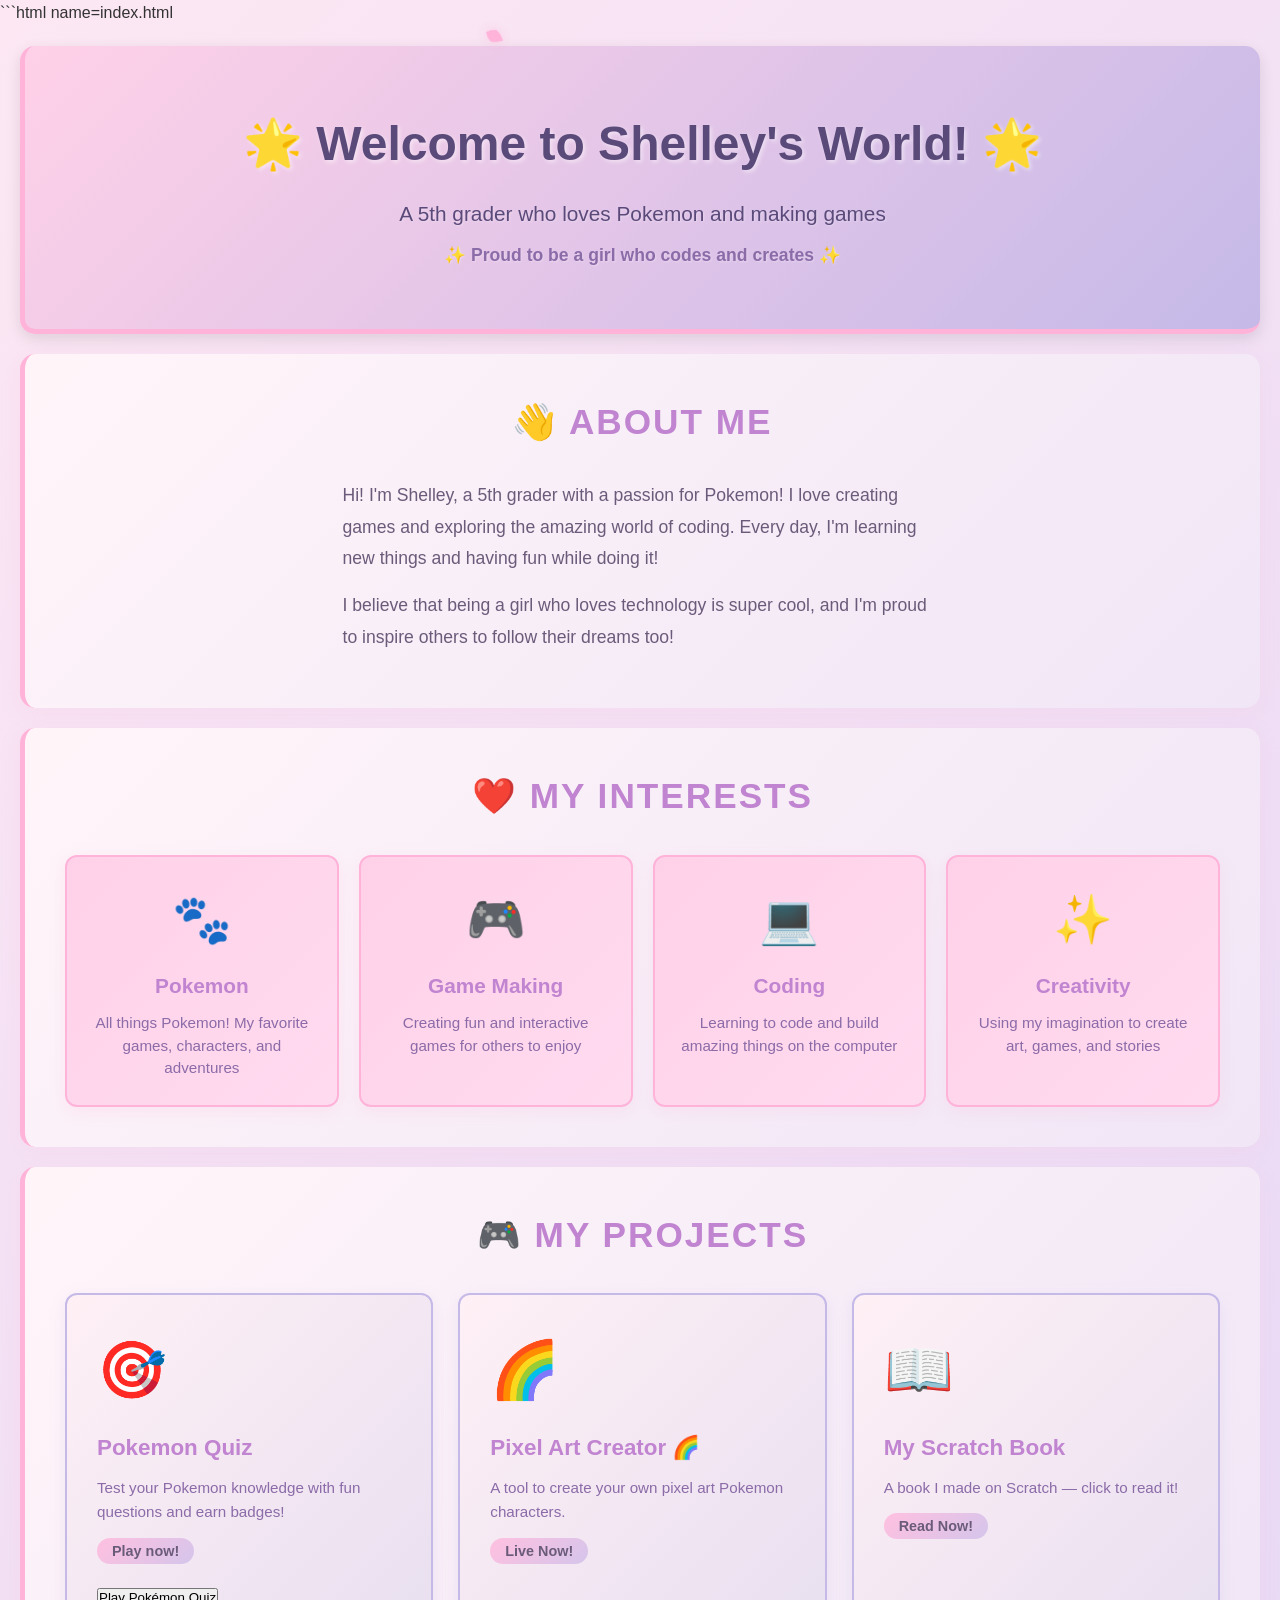
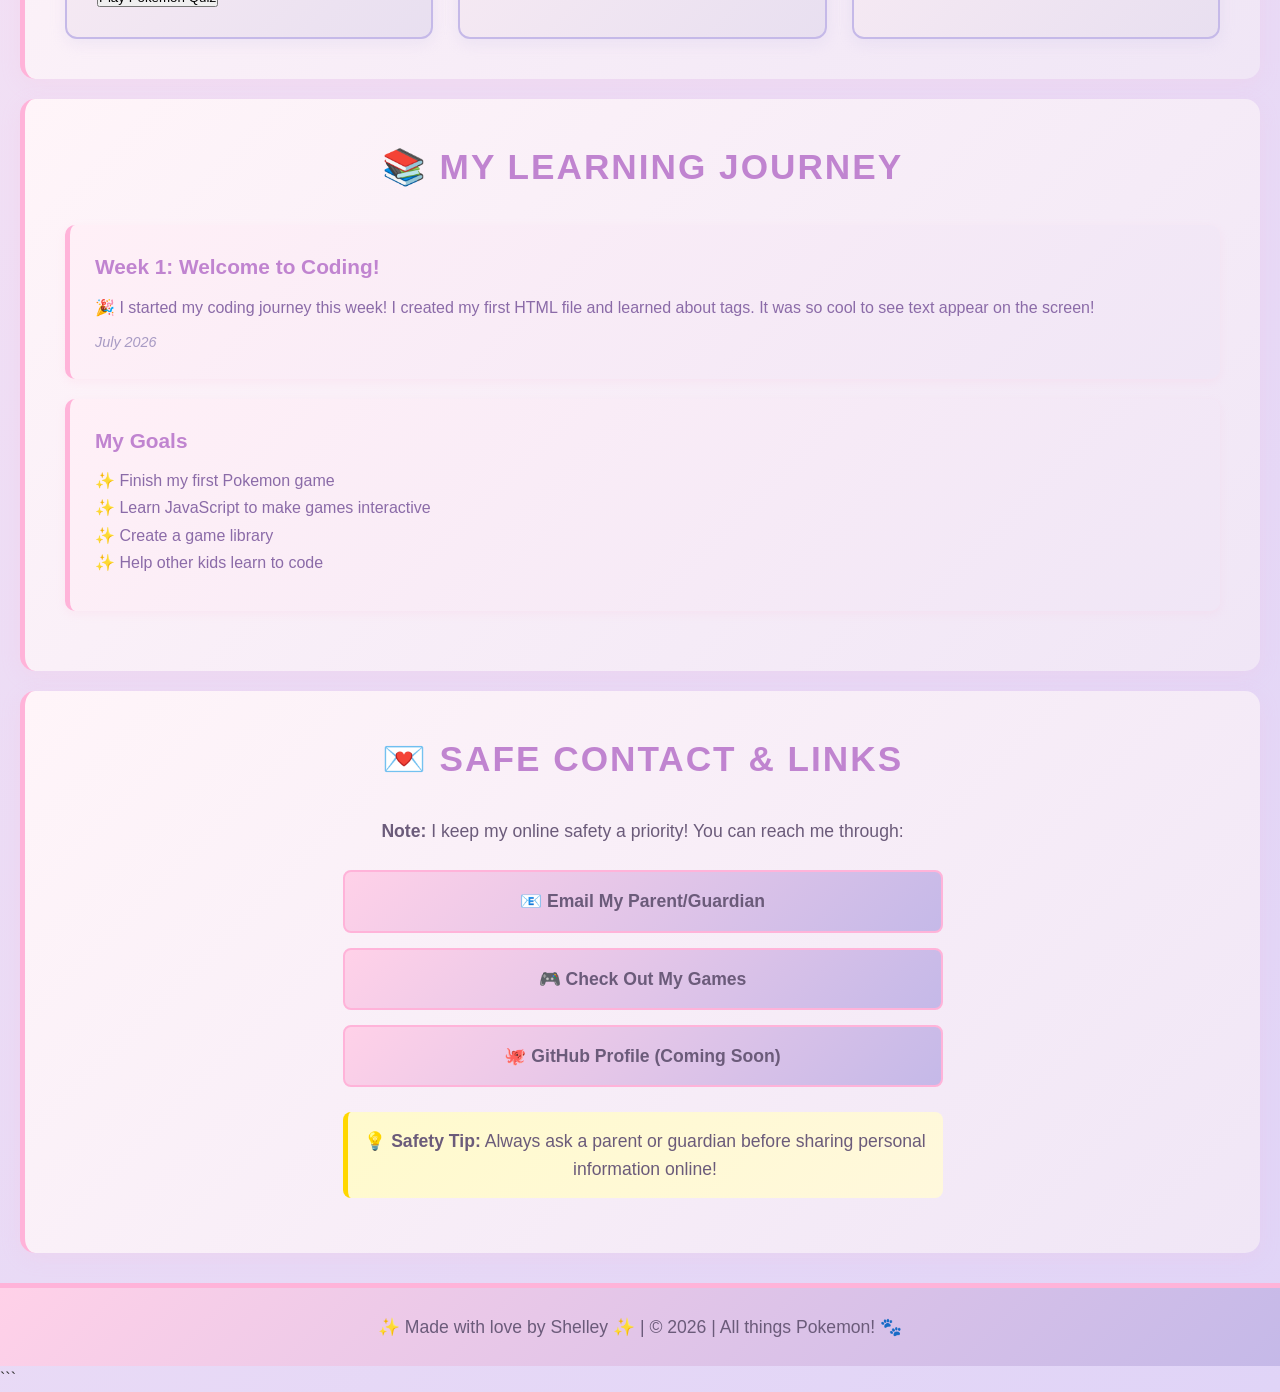
==== commit 9317b1c9: "Add HTML code block to index.html" ====
--- a/index.html
+++ b/index.html
@@ -1,3 +1,4 @@
+```html name=index.html
 <!DOCTYPE html>
 <html lang="en">
 <head>
@@ -140,3 +141,4 @@
   <script src="script.js"></script>
 </body>
 </html>
+```
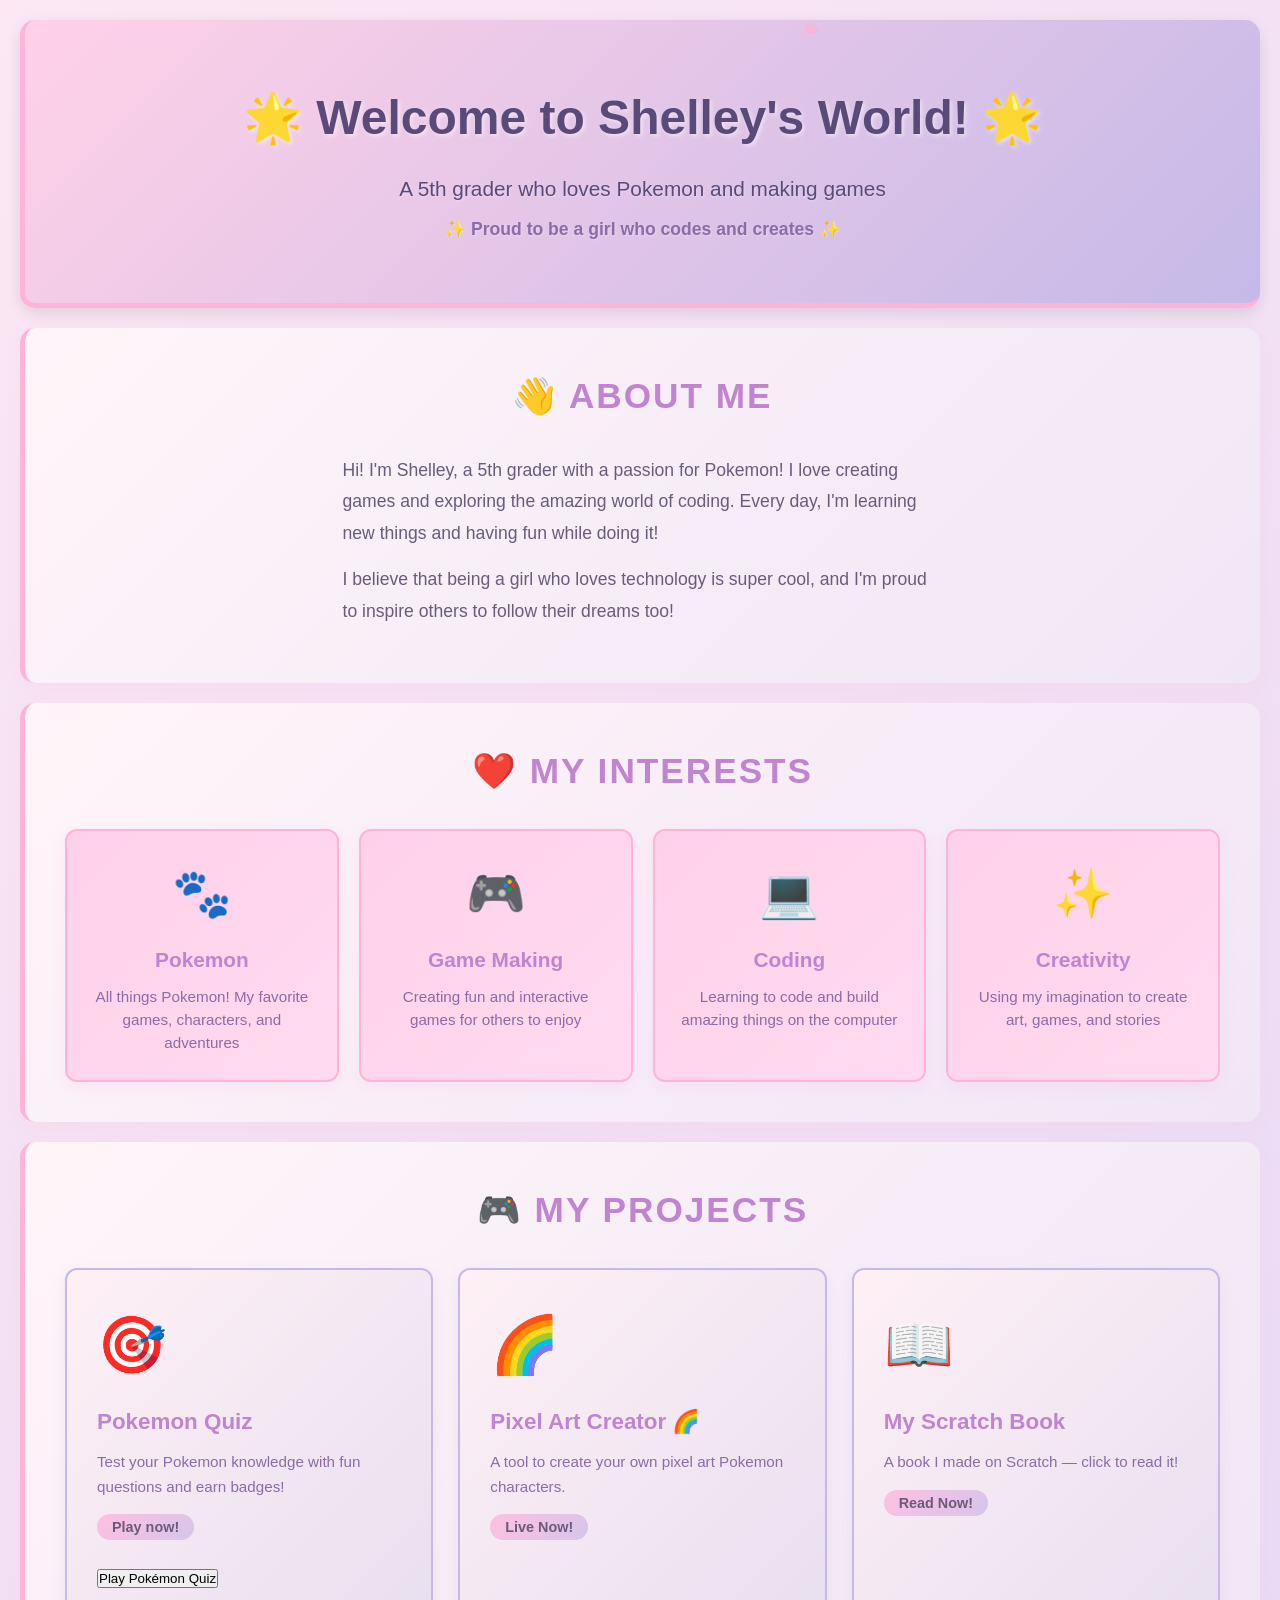
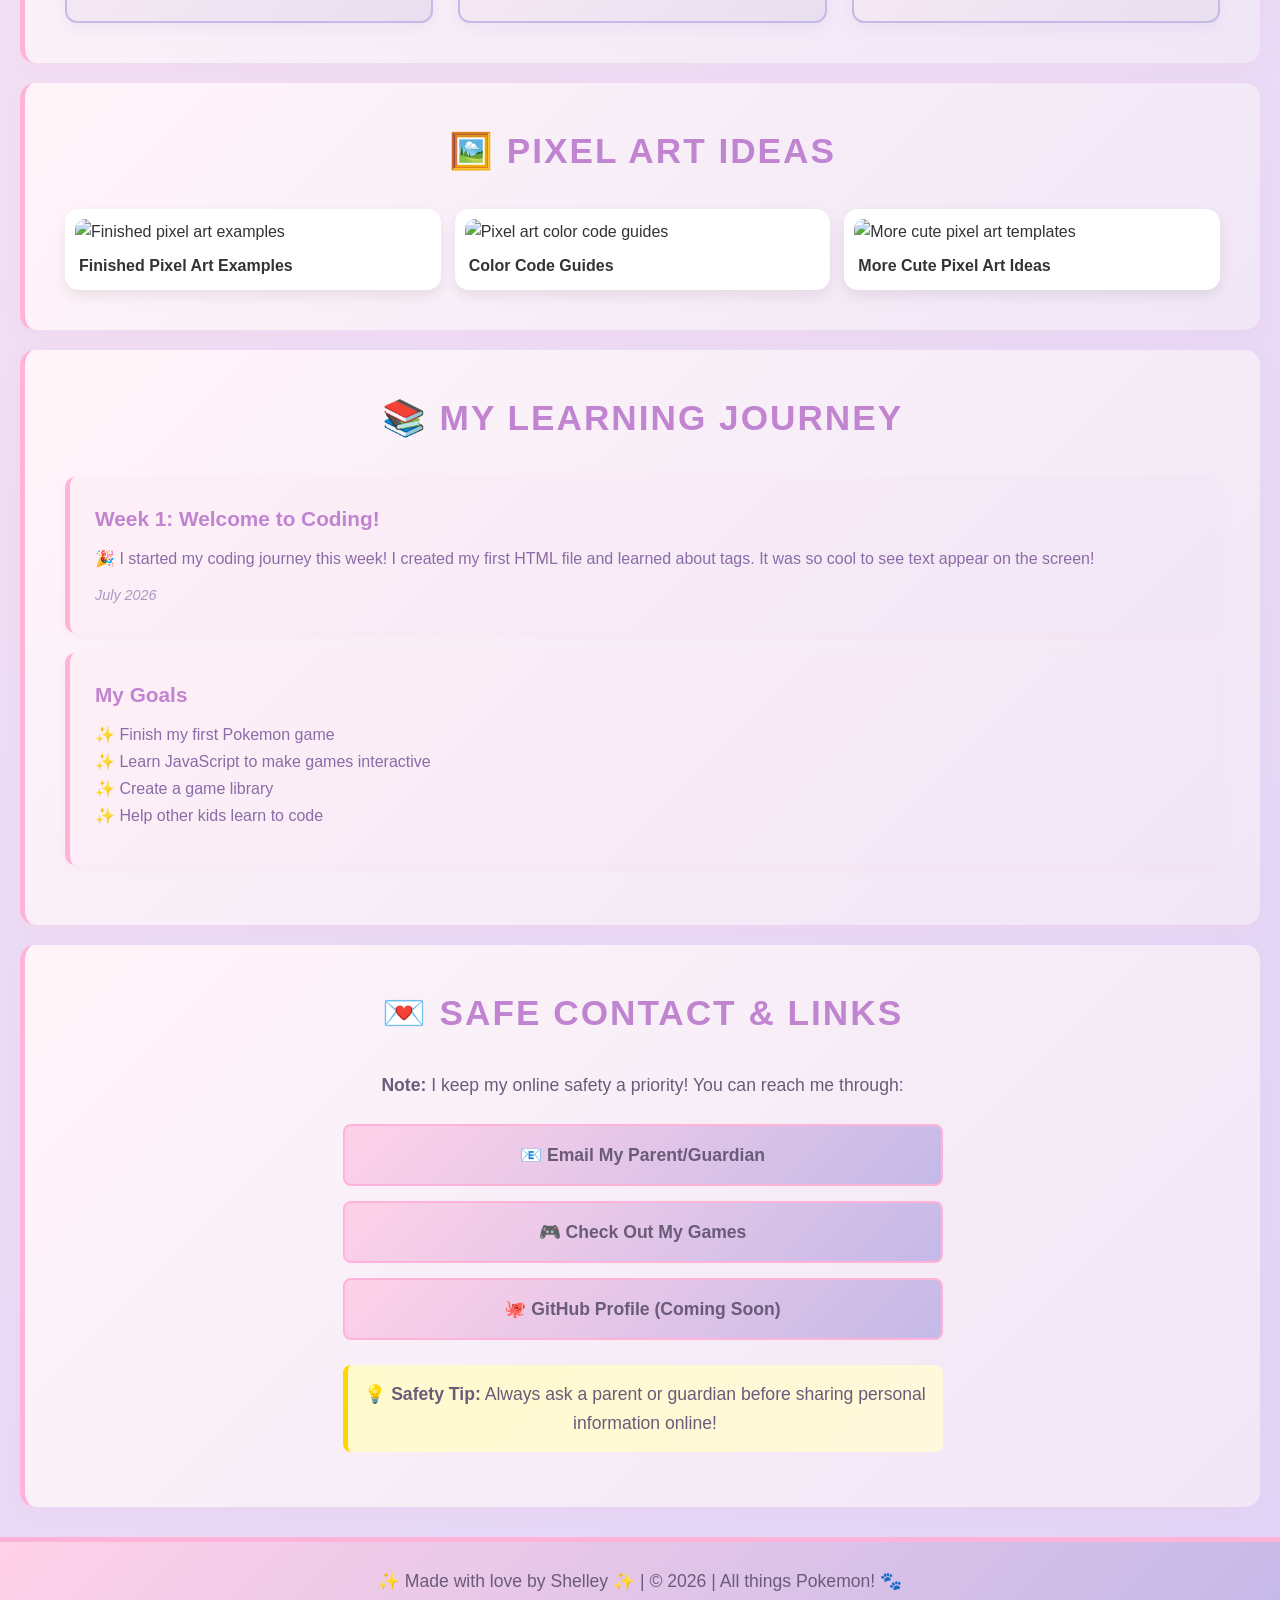
==== commit 5f7130e3: "Enhance layout with CSS and clean up HTML Added CSS styles for idea gallery and cards, and improved " ====
--- a/index.html
+++ b/index.html
@@ -1,4 +1,3 @@
-```html name=index.html
 <!DOCTYPE html>
 <html lang="en">
 <head>
@@ -6,6 +5,33 @@
   <meta name="viewport" content="width=device-width, initial-scale=1.0" />
   <title>Shelley - Pokemon Enthusiast</title>
   <link rel="stylesheet" href="style.css" />
+  <style>
+    .idea-gallery {
+      display: grid;
+      grid-template-columns: repeat(auto-fit, minmax(260px, 1fr));
+      gap: 14px;
+      margin-top: 10px;
+    }
+
+    .idea-card {
+      background: #fff;
+      border-radius: 14px;
+      padding: 10px;
+      box-shadow: 0 6px 14px rgba(0, 0, 0, 0.08);
+    }
+
+    .idea-card img {
+      width: 100%;
+      height: auto;
+      border-radius: 10px;
+      display: block;
+    }
+
+    .idea-card p {
+      margin: 8px 4px 2px;
+      font-weight: 600;
+    }
+  </style>
 </head>
 <body>
   <!-- HERO SECTION - Your introduction at the top -->
@@ -21,15 +47,8 @@
   <section class="about">
     <h2>👋 About Me</h2>
     <div class="about-content">
-      <p>
-        Hi! I'm Shelley, a 5th grader with a passion for Pokemon! I love creating games and
-        exploring the amazing world of coding. Every day, I'm learning new things and having
-        fun while doing it!
-      </p>
-      <p>
-        I believe that being a girl who loves technology is super cool, and I'm proud to
-        inspire others to follow their dreams too!
-      </p>
+      <p>Hi! I'm Shelley, a 5th grader with a passion for Pokemon! I love creating games and exploring the amazing world of coding. Every day, I'm learning new things and having fun while doing it!</p>
+      <p>I believe that being a girl who loves technology is super cool, and I'm proud to inspire others to follow their dreams too!</p>
     </div>
   </section>
 
@@ -94,25 +113,41 @@
     </div>
   </section>
 
+  <!-- PIXEL ART IDEAS -->
+  <section class="projects">
+    <h2>🖼️ Pixel Art Ideas</h2>
+    <div class="idea-gallery">
+      <div class="idea-card">
+        <img src="./images/pixel-art-finished.jpg" alt="Finished pixel art examples" />
+        <p>Finished Pixel Art Examples</p>
+      </div>
+
+      <div class="idea-card">
+        <img src="./images/pixel-art-color-codes.jpg" alt="Pixel art color code guides" />
+        <p>Color Code Guides</p>
+      </div>
+
+      <div class="idea-card">
+        <img src="./images/pixel-art-more-ideas.jpg" alt="More cute pixel art templates" />
+        <p>More Cute Pixel Art Ideas</p>
+      </div>
+    </div>
+  </section>
+
   <!-- LEARNING JOURNAL SECTION - Track your progress -->
   <section class="learning-journal">
     <h2>📚 My Learning Journey</h2>
     <div class="journal-entry">
       <h3>Week 1: Welcome to Coding!</h3>
-      <p>
-        🎉 I started my coding journey this week! I created my first HTML file and learned
-        about tags. It was so cool to see text appear on the screen!
-      </p>
+      <p>🎉 I started my coding journey this week! I created my first HTML file and learned about tags. It was so cool to see text appear on the screen!</p>
       <span class="date">July 2026</span>
     </div>
     <div class="journal-entry">
       <h3>My Goals</h3>
-      <p>
-        ✨ Finish my first Pokemon game<br />
-        ✨ Learn JavaScript to make games interactive<br />
-        ✨ Create a game library<br />
-        ✨ Help other kids learn to code
-      </p>
+      <p>✨ Finish my first Pokemon game<br>
+         ✨ Learn JavaScript to make games interactive<br>
+         ✨ Create a game library<br>
+         ✨ Help other kids learn to code</p>
     </div>
   </section>
 
@@ -126,9 +161,7 @@
         <a href="#" class="contact-btn">🎮 Check Out My Games</a>
         <a href="#" class="contact-btn">🐙 GitHub Profile (Coming Soon)</a>
       </div>
-      <p class="safety-note">
-        💡 <strong>Safety Tip:</strong> Always ask a parent or guardian before sharing personal information online!
-      </p>
+      <p class="safety-note">💡 <strong>Safety Tip:</strong> Always ask a parent or guardian before sharing personal information online!</p>
     </div>
   </section>
 
@@ -137,8 +170,6 @@
     <p>✨ Made with love by Shelley ✨ | © 2026 | All things Pokemon! 🐾</p>
   </footer>
 
-  <!-- Link to JavaScript file for interactive features -->
   <script src="script.js"></script>
 </body>
 </html>
-```
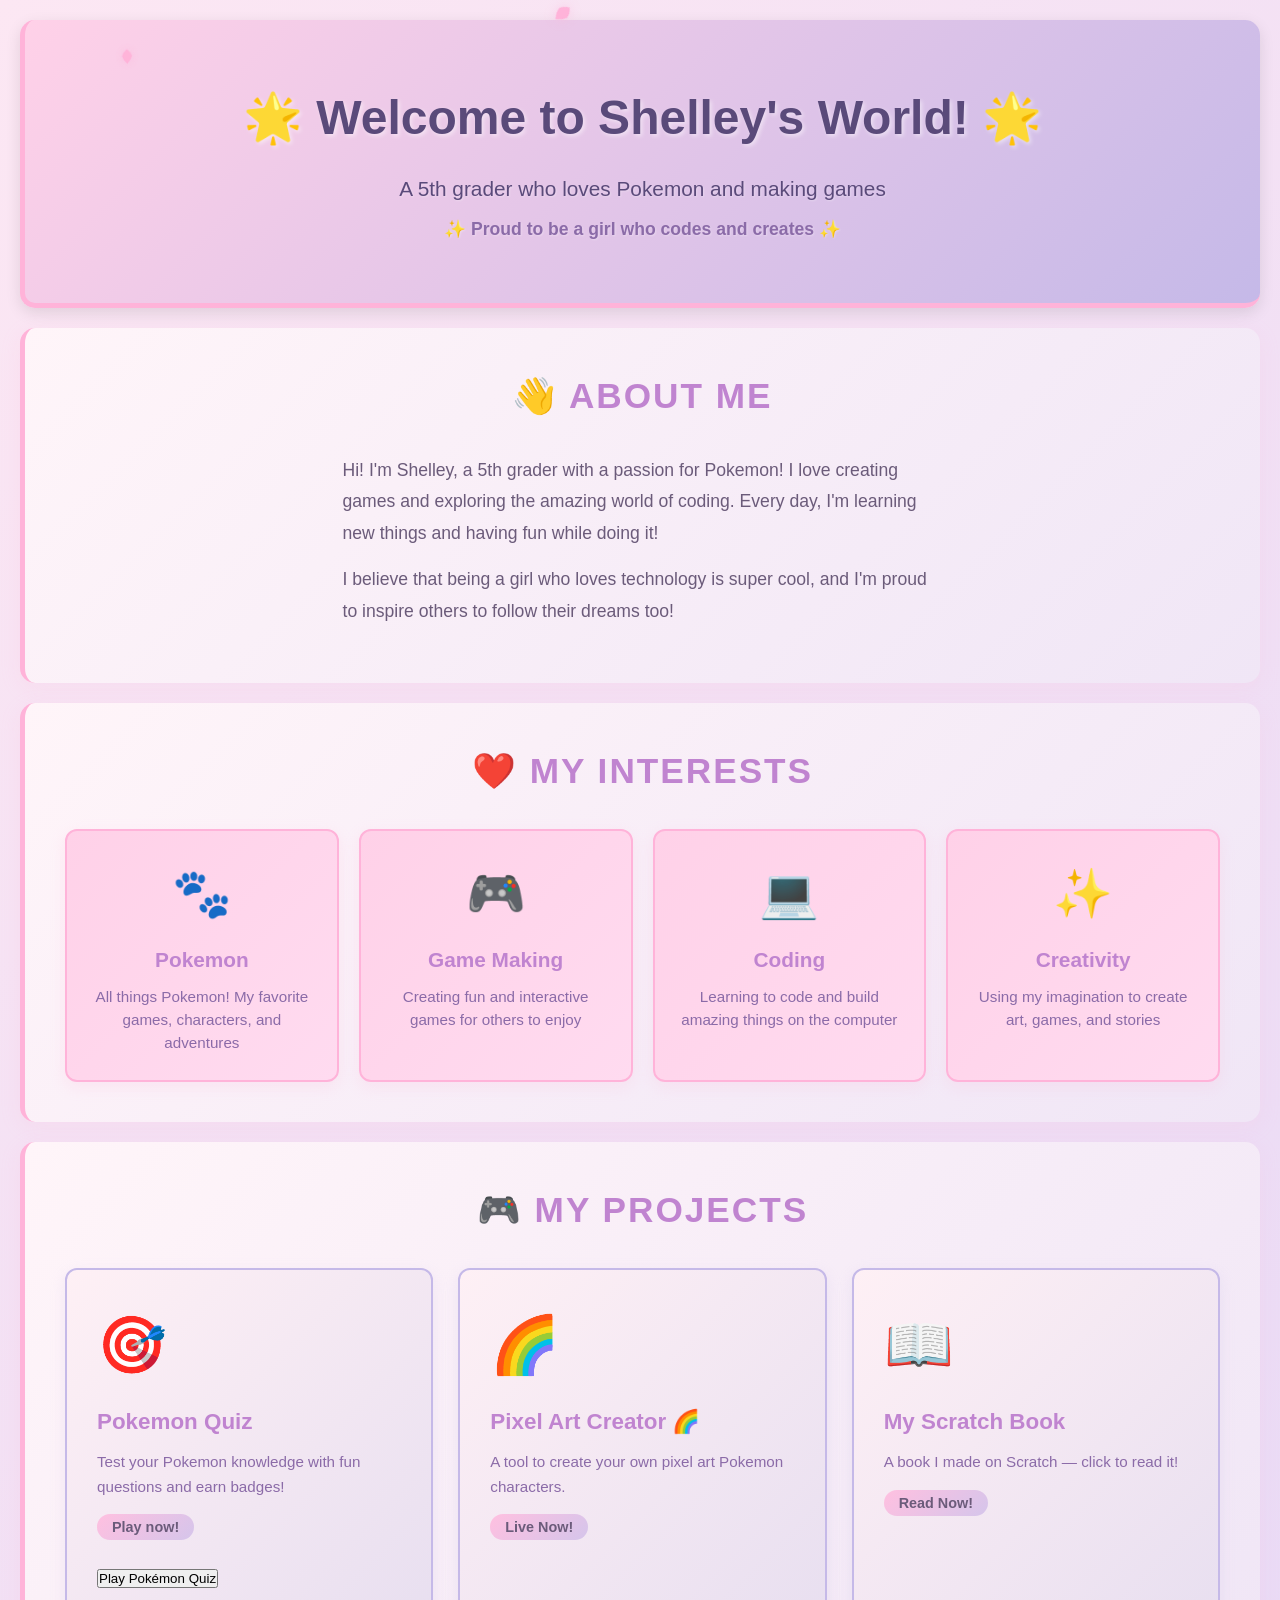
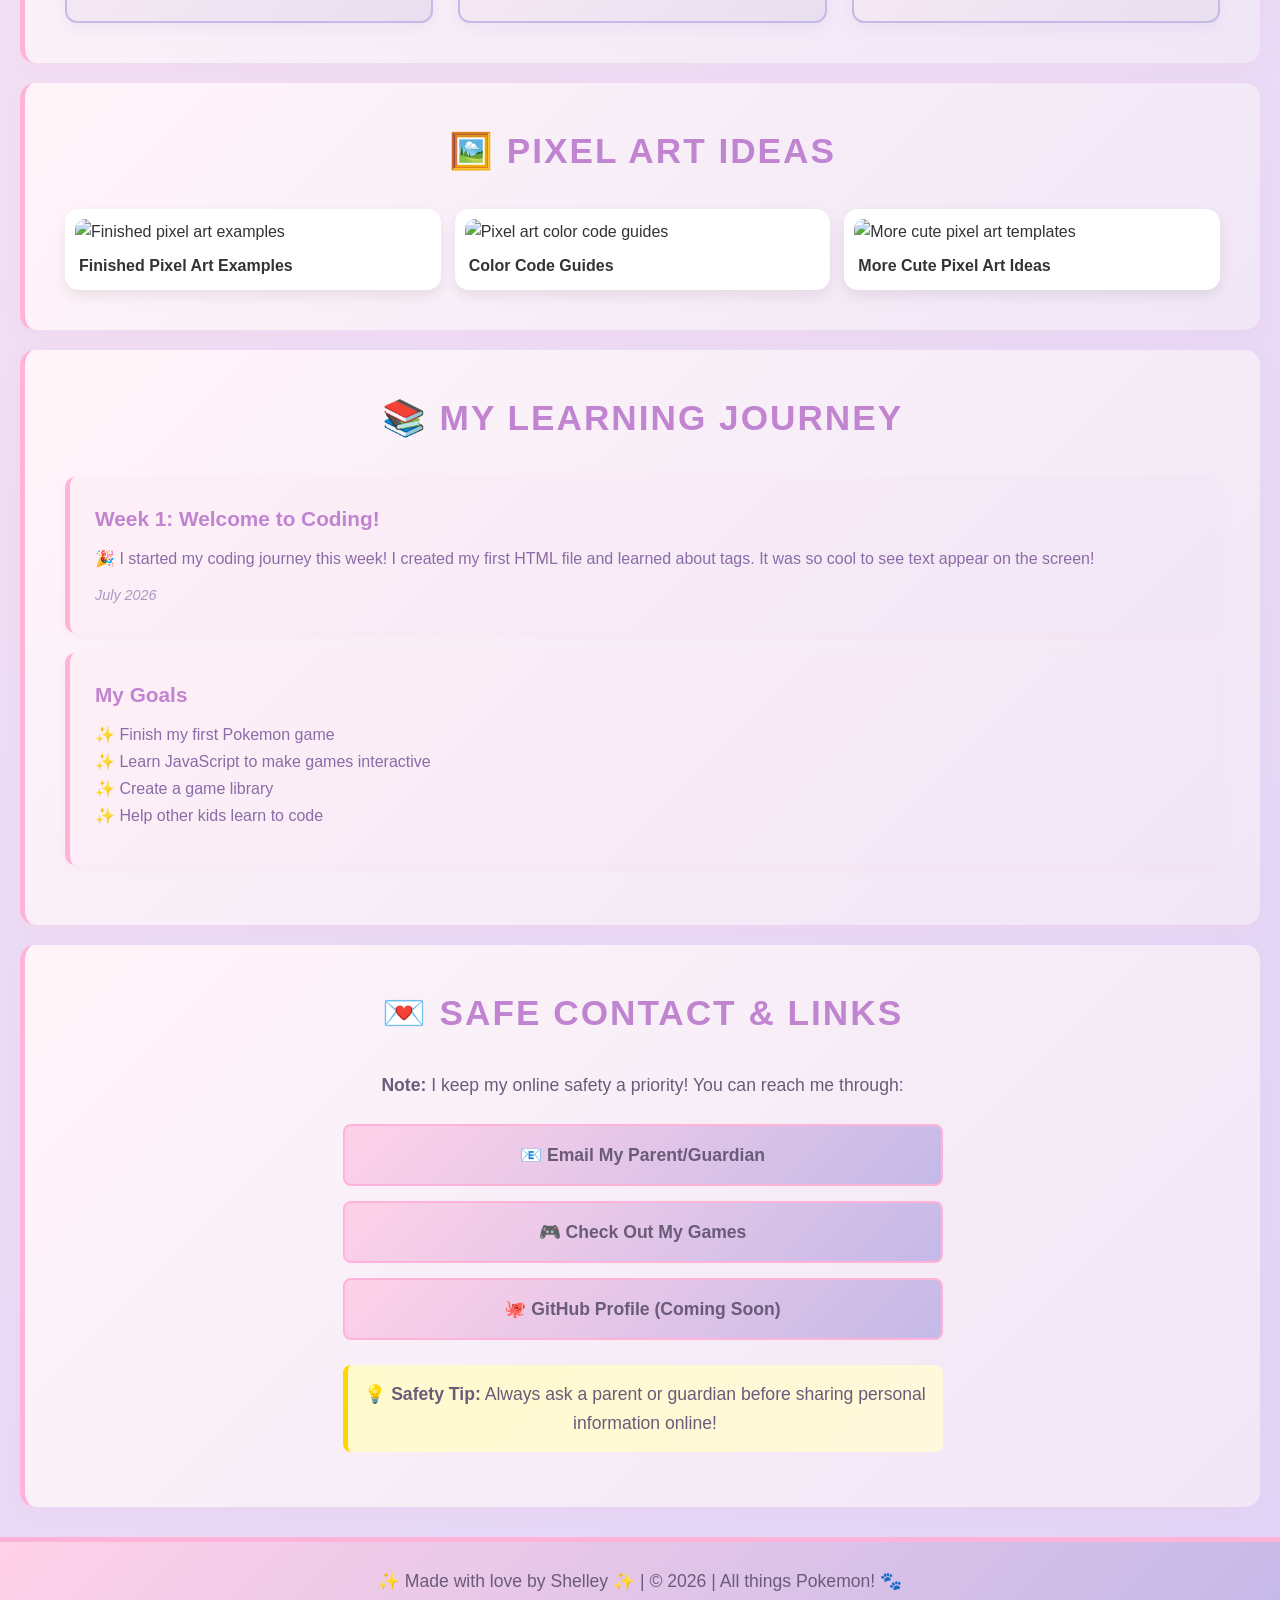
==== commit bf433092: "Improve formatting of text in index.html Reformatted paragraphs and added line breaks for better rea" ====
--- a/index.html
+++ b/index.html
@@ -5,6 +5,7 @@
   <meta name="viewport" content="width=device-width, initial-scale=1.0" />
   <title>Shelley - Pokemon Enthusiast</title>
   <link rel="stylesheet" href="style.css" />
+
   <style>
     .idea-gallery {
       display: grid;
@@ -47,8 +48,15 @@
   <section class="about">
     <h2>👋 About Me</h2>
     <div class="about-content">
-      <p>Hi! I'm Shelley, a 5th grader with a passion for Pokemon! I love creating games and exploring the amazing world of coding. Every day, I'm learning new things and having fun while doing it!</p>
-      <p>I believe that being a girl who loves technology is super cool, and I'm proud to inspire others to follow their dreams too!</p>
+      <p>
+        Hi! I'm Shelley, a 5th grader with a passion for Pokemon! I love creating games and
+        exploring the amazing world of coding. Every day, I'm learning new things and having
+        fun while doing it!
+      </p>
+      <p>
+        I believe that being a girl who loves technology is super cool, and I'm proud to
+        inspire others to follow their dreams too!
+      </p>
     </div>
   </section>
 
@@ -139,15 +147,20 @@
     <h2>📚 My Learning Journey</h2>
     <div class="journal-entry">
       <h3>Week 1: Welcome to Coding!</h3>
-      <p>🎉 I started my coding journey this week! I created my first HTML file and learned about tags. It was so cool to see text appear on the screen!</p>
+      <p>
+        🎉 I started my coding journey this week! I created my first HTML file and learned
+        about tags. It was so cool to see text appear on the screen!
+      </p>
       <span class="date">July 2026</span>
     </div>
     <div class="journal-entry">
       <h3>My Goals</h3>
-      <p>✨ Finish my first Pokemon game<br>
-         ✨ Learn JavaScript to make games interactive<br>
-         ✨ Create a game library<br>
-         ✨ Help other kids learn to code</p>
+      <p>
+        ✨ Finish my first Pokemon game<br />
+        ✨ Learn JavaScript to make games interactive<br />
+        ✨ Create a game library<br />
+        ✨ Help other kids learn to code
+      </p>
     </div>
   </section>
 
@@ -161,7 +174,9 @@
         <a href="#" class="contact-btn">🎮 Check Out My Games</a>
         <a href="#" class="contact-btn">🐙 GitHub Profile (Coming Soon)</a>
       </div>
-      <p class="safety-note">💡 <strong>Safety Tip:</strong> Always ask a parent or guardian before sharing personal information online!</p>
+      <p class="safety-note">
+        💡 <strong>Safety Tip:</strong> Always ask a parent or guardian before sharing personal information online!
+      </p>
     </div>
   </section>
 
